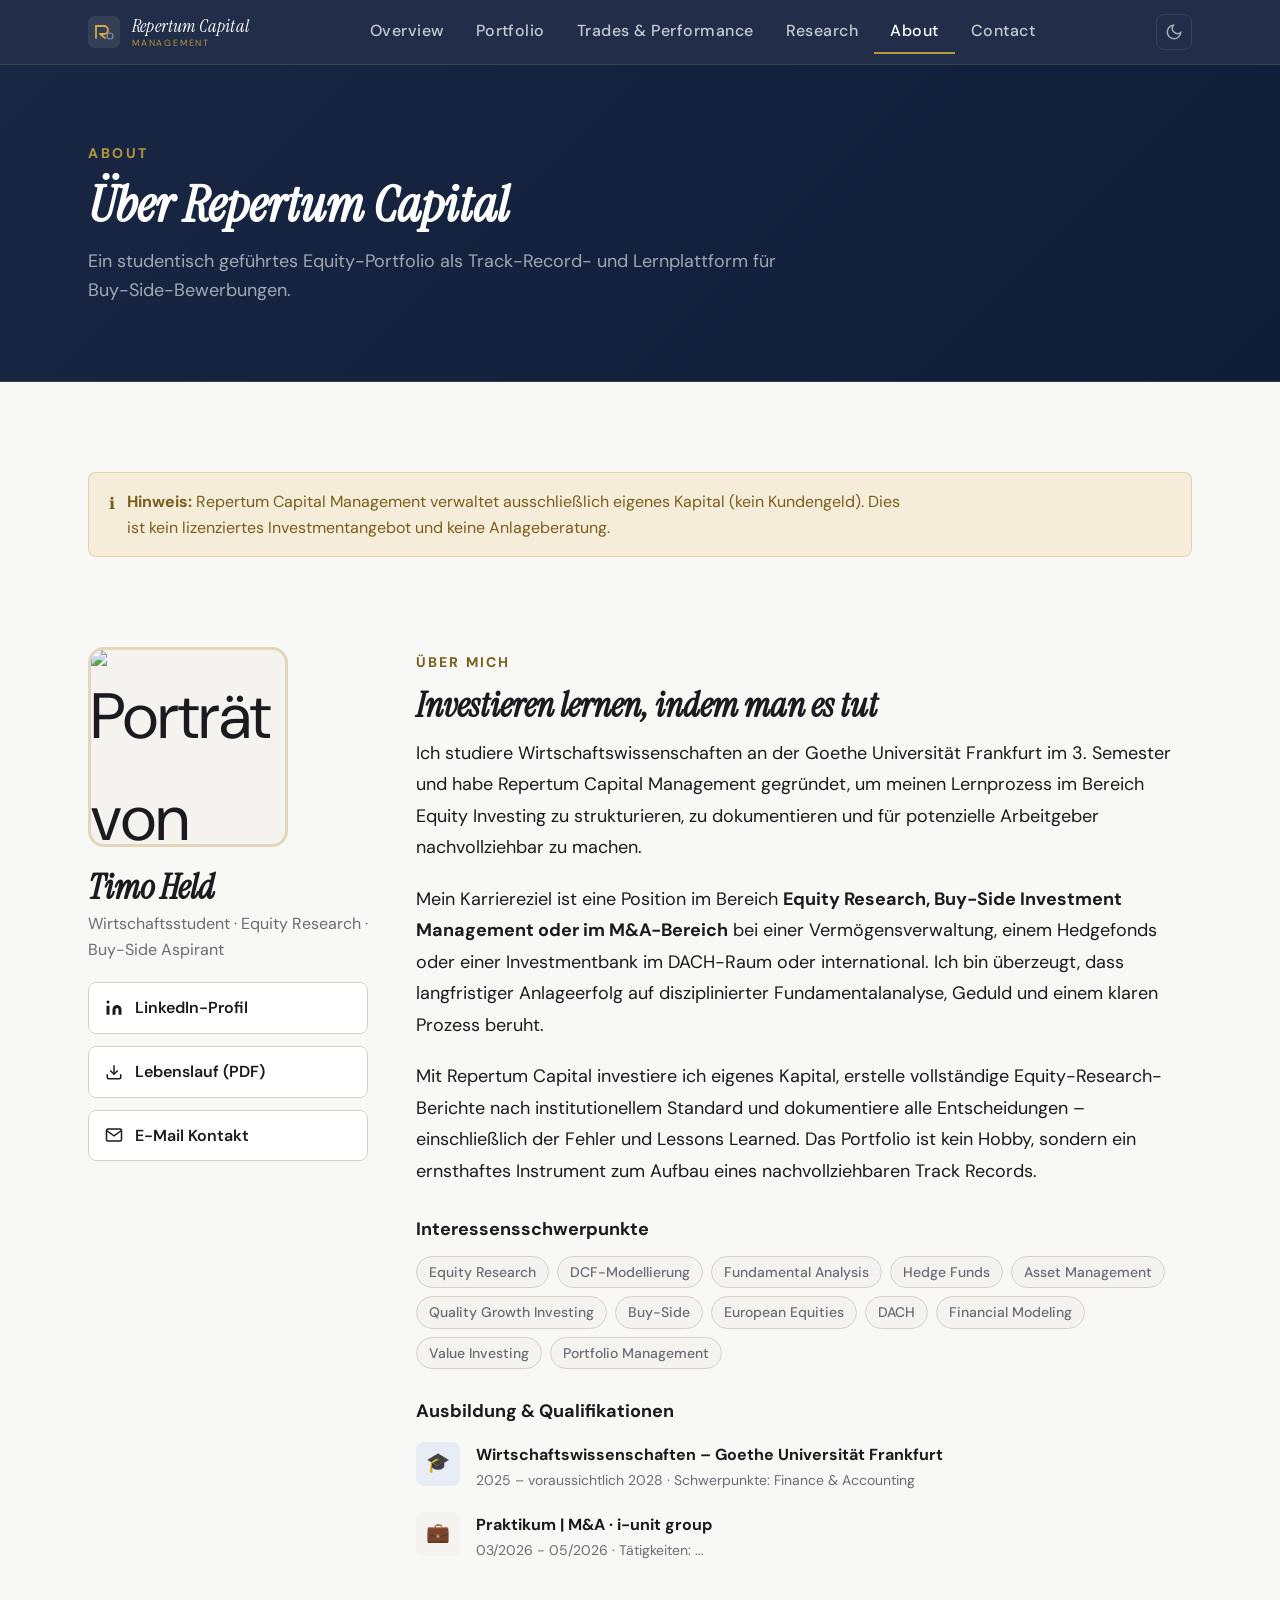
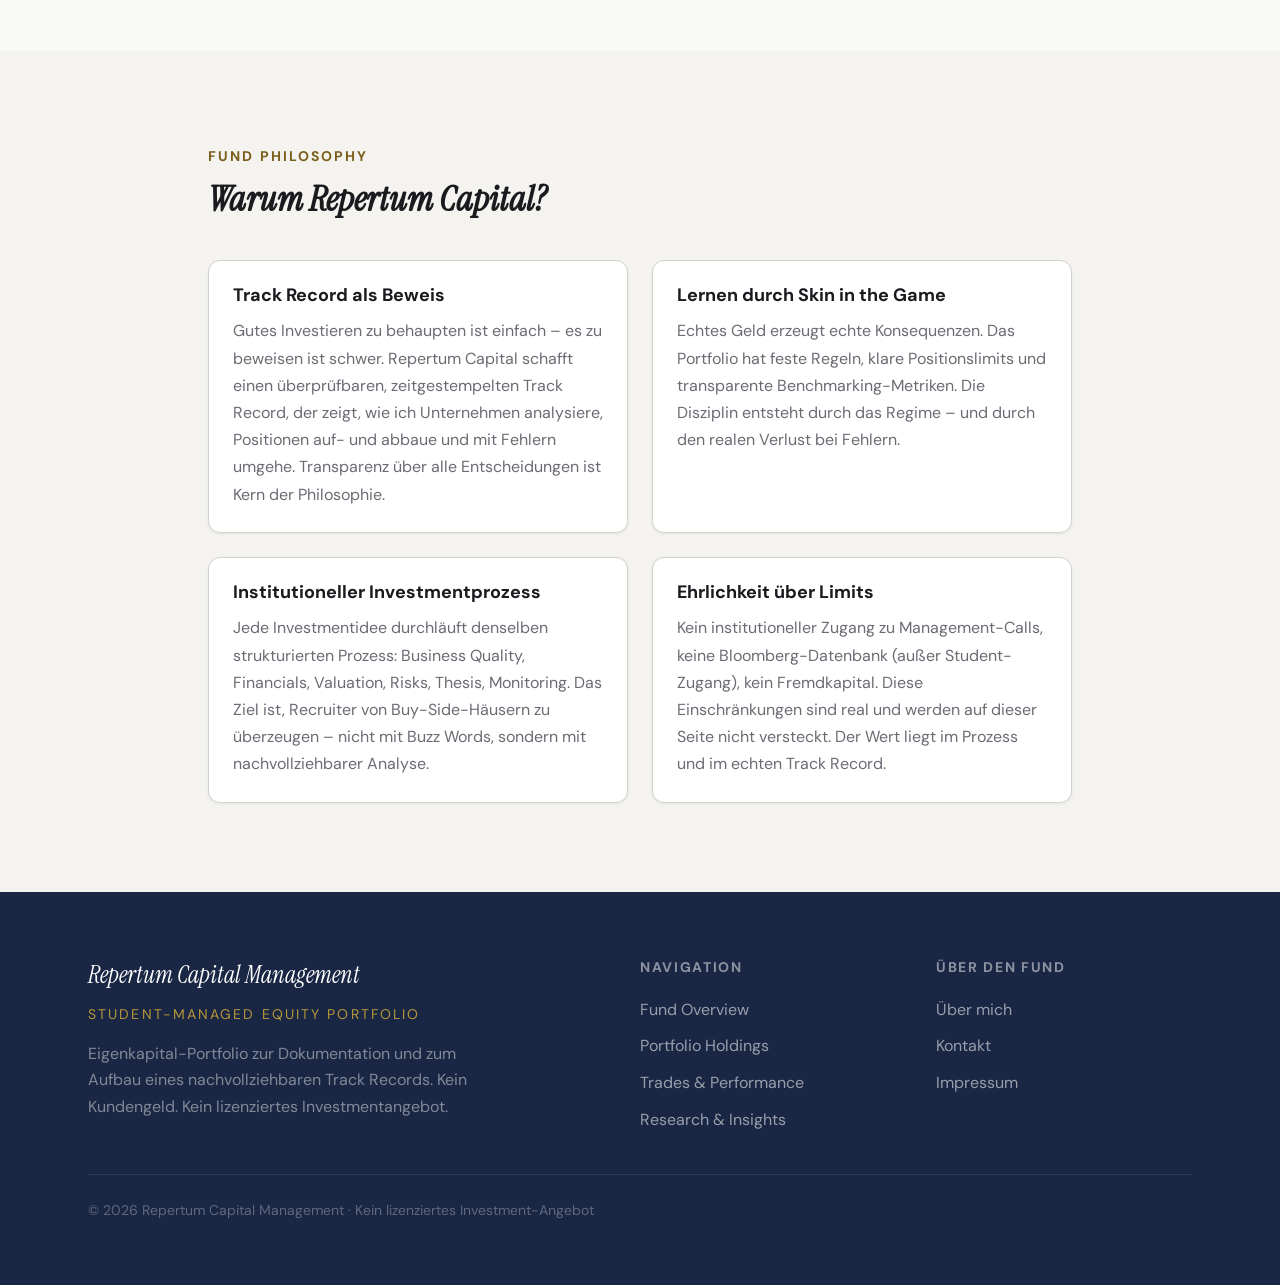
==== about.html @ c1832ffb "Add files via upload" ====
<!DOCTYPE html>
<html lang="de" data-theme="light">
<head>

<meta name="generator" content="Perplexity Computer">
<meta name="author" content="Perplexity Computer">
<meta property="og:see_also" content="https://www.perplexity.ai/computer">
<link rel="author" href="https://www.perplexity.ai/computer">
<meta charset="UTF-8">
<meta name="viewport" content="width=device-width, initial-scale=1.0">
<title>Über mich – Repertum Capital Management</title>
<meta name="description" content="Repertum Capital – Student-Managed Equity Portfolio. Finanzstudent, Equity-Research-Fokus, Buy-Side-Karriereziel, DACH-Region.">
<link rel="preconnect" href="https://fonts.googleapis.com">
<link rel="preconnect" href="https://fonts.gstatic.com" crossorigin>
<link href="https://fonts.googleapis.com/css2?family=Instrument+Serif:ital@0;1&family=DM+Sans:ital,opsz,wght@0,9..40,300..700;1,9..40,300..400&family=JetBrains+Mono:wght@400;600&display=swap" rel="stylesheet">
<link rel="stylesheet" href="style.css">
</head>
<body>

<!-- ══ NAVIGATION ══════════════════════════════════════════ -->
<nav class="nav" role="navigation">
  <div class="container">
    <div class="nav__inner">
      <a href="index.html" class="nav__logo">
        <svg width="32" height="32" viewBox="0 0 32 32" fill="none">
          <rect width="32" height="32" rx="6" fill="rgba(255,255,255,0.08)"/>
          <path d="M8 22V10h8a4 4 0 0 1 0 8h-4l5 4" stroke="#D4A847" stroke-width="1.8" stroke-linecap="round" stroke-linejoin="round" fill="none"/>
          <path d="M8 10h8" stroke="#D4A847" stroke-width="1.8" stroke-linecap="round" fill="none"/>
          <circle cx="22" cy="20" r="3" stroke="rgba(255,255,255,0.4)" stroke-width="1.2" fill="none"/>
        </svg>
        <span class="nav__logo-text">Repertum Capital<span class="nav__logo-sub">Management</span></span>
      </a>
      <ul class="nav__links" role="list">
        <li><a href="index.html">Overview</a></li>
        <li><a href="portfolio.html">Portfolio</a></li>
        <li><a href="trades.html">Trades &amp; Performance</a></li>
        <li><a href="research.html">Research</a></li>
        <li><a href="about.html">About</a></li>
        <li><a href="contact.html">Contact</a></li>
      </ul>
      <div class="nav__actions">
        <button class="theme-toggle" data-theme-toggle aria-label="Toggle theme"></button>
        <button class="nav__hamburger" aria-label="Menü öffnen" aria-expanded="false"><span></span><span></span><span></span></button>
      </div>
    </div>
  </div>
  <nav class="nav__mobile">
    <a href="index.html">Overview</a><a href="portfolio.html">Portfolio</a><a href="trades.html">Trades &amp; Performance</a><a href="research.html">Research</a><a href="about.html">About</a><a href="contact.html">Contact</a>
  </nav>
</nav>

<!-- ══ PAGE HERO ════════════════════════════════════════════ -->
<section class="page-hero">
  <div class="container">
    <p class="page-hero__eyebrow">About</p>
    <h1 class="page-hero__title">Über Repertum Capital</h1>
    <p class="page-hero__desc">Ein studentisch geführtes Equity-Portfolio als Track-Record- und Lernplattform für Buy-Side-Bewerbungen.</p>
  </div>
</section>

<main>

  <!-- Disclaimer -->
  <section class="section" style="padding-bottom:0;">
    <div class="container">
      <div class="disclaimer">
        <span class="disclaimer__icon">ℹ</span>
        <p><strong>Hinweis:</strong> Repertum Capital Management verwaltet ausschließlich eigenes Kapital (kein Kundengeld). Dies ist kein lizenziertes Investmentangebot und keine Anlageberatung.</p>
      </div>
    </div>
  </section>

  <!-- About Section -->
  <section class="section">
    <div class="container">
      <div class="about-grid">

        <!-- Sidebar -->
        <div>
          <div class="about-avatar">
            <img src="assets/profile/timo-held.PNG" alt="Porträt von Timo Held">
          </div>
          <!-- ⚠ NAME UND KONTAKT HIER ANPASSEN -->
          <h2 style="font-family:var(--font-display);font-style:italic;font-size:var(--text-xl);margin-bottom:var(--space-1);">Timo Held</h2>
          <p style="font-size:var(--text-sm);color:var(--color-text-muted);margin-bottom:var(--space-5);">Wirtschaftsstudent · Equity Research · Buy-Side Aspirant</p>

          <div class="about-links">
            <!-- ⚠ LINKEDIN URL HIER EINTRAGEN -->
            <a href="https://www.linkedin.com/in/timo-held-310971251" class="about-link" target="_blank" rel="noopener noreferrer">
              <svg width="18" height="18" viewBox="0 0 24 24" fill="currentColor" aria-hidden="true"><path d="M16 8a6 6 0 0 1 6 6v7h-4v-7a2 2 0 0 0-2-2 2 2 0 0 0-2 2v7h-4v-7a6 6 0 0 1 6-6zM2 9h4v12H2z"/><circle cx="4" cy="4" r="2"/></svg>
              LinkedIn-Profil
            </a>
            <!-- ⚠ CV-PDF DATEI HOCHLADEN UND LINK ANPASSEN -->
            <a href="assets/cv/CV_Timo_Held.pdf" class="about-link" download>
              <svg width="18" height="18" viewBox="0 0 24 24" fill="none" stroke="currentColor" stroke-width="2" aria-hidden="true"><path d="M21 15v4a2 2 0 0 1-2 2H5a2 2 0 0 1-2-2v-4"/><polyline points="7 10 12 15 17 10"/><line x1="12" y1="15" x2="12" y2="3"/></svg>
              Lebenslauf (PDF)
            </a>
            <a href="mailto:info@repertumcapital.com" class="about-link">
              <svg width="18" height="18" viewBox="0 0 24 24" fill="none" stroke="currentColor" stroke-width="2" aria-hidden="true"><path d="M4 4h16c1.1 0 2 .9 2 2v12c0 1.1-.9 2-2 2H4c-1.1 0-2-.9-2-2V6c0-1.1.9-2 2-2z"/><polyline points="22,6 12,13 2,6"/></svg>
              E-Mail Kontakt
            </a>
          </div>
        </div>

        <!-- Main Content -->
        <div>
          <span class="section-label">Über mich</span>
          <h2 class="section-title">Investieren lernen, indem man es tut</h2>

          <!-- ⚠ BIOGRAFISCHEN TEXT HIER ANPASSEN -->
          <div style="font-size:var(--text-base);line-height:1.75;color:var(--color-text);">
            <p style="margin-bottom:var(--space-5);">Ich studiere Wirtschaftswissenschaften an der Goethe Universität Frankfurt im 3. Semester und habe Repertum Capital Management gegründet, um meinen Lernprozess im Bereich Equity Investing zu strukturieren, zu dokumentieren und für potenzielle Arbeitgeber nachvollziehbar zu machen.</p>

            <p style="margin-bottom:var(--space-5);">Mein Karriereziel ist eine Position im Bereich <strong>Equity Research, Buy-Side Investment Management oder im M&amp;A-Bereich</strong> bei einer Vermögensverwaltung, einem Hedgefonds oder einer Investmentbank im DACH-Raum oder international. Ich bin überzeugt, dass langfristiger Anlageerfolg auf disziplinierter Fundamentalanalyse, Geduld und einem klaren Prozess beruht.</p>

            <p style="margin-bottom:var(--space-5);">Mit Repertum Capital investiere ich eigenes Kapital, erstelle vollständige Equity-Research-Berichte nach institutionellem Standard und dokumentiere alle Entscheidungen – einschließlich der Fehler und Lessons Learned. Das Portfolio ist kein Hobby, sondern ein ernsthaftes Instrument zum Aufbau eines nachvollziehbaren Track Records.</p>
          </div>

          <!-- Skills / Interessengebiete -->
          <div style="margin-top:var(--space-8);">
            <h3 style="font-size:var(--text-base);font-weight:700;margin-bottom:var(--space-4);">Interessensschwerpunkte</h3>
            <div class="tag-cloud">
              <span class="tag">Equity Research</span>
              <span class="tag">DCF-Modellierung</span>
              <span class="tag">Fundamental Analysis</span>
              <span class="tag">Hedge Funds</span>
              <span class="tag">Asset Management</span>
              <span class="tag">Quality Growth Investing</span>
              <span class="tag">Buy-Side</span>
              <span class="tag">European Equities</span>
              <span class="tag">DACH</span>
              <span class="tag">Financial Modeling</span>
              <span class="tag">Value Investing</span>
              <span class="tag">Portfolio Management</span>
            </div>
          </div>

          <!-- Education -->
          <div style="margin-top:var(--space-8);">
            <h3 style="font-size:var(--text-base);font-weight:700;margin-bottom:var(--space-5);">Ausbildung &amp; Qualifikationen</h3>
            <!-- ⚠ AUSBILDUNGSDETAILS HIER ANPASSEN -->
            <div style="display:flex;flex-direction:column;gap:var(--space-5);">
              <div style="display:grid;grid-template-columns:auto 1fr;gap:var(--space-4);align-items:start;">
                <div style="width:44px;height:44px;background:var(--color-primary-light);border-radius:var(--radius-md);display:flex;align-items:center;justify-content:center;font-size:1.2rem;flex-shrink:0;">🎓</div>
                <div>
                  <p style="font-weight:700;font-size:var(--text-sm);margin-bottom:2px;">Wirtschaftswissenschaften – Goethe Universität Frankfurt</p>
                  <p style="font-size:var(--text-xs);color:var(--color-text-muted);">2025 – voraussichtlich 2028 · Schwerpunkte: Finance & Accounting</p>
                </div>
              </div>
              <div style="display:grid;grid-template-columns:auto 1fr;gap:var(--space-4);align-items:start;">
                <div style="width:44px;height:44px;background:var(--color-surface-2);border-radius:var(--radius-md);display:flex;align-items:center;justify-content:center;font-size:1.2rem;flex-shrink:0;">💼</div>
                <div>
                  <p style="font-weight:700;font-size:var(--text-sm);margin-bottom:2px;">Praktikum | M&A · i-unit group</p>
                  <p style="font-size:var(--text-xs);color:var(--color-text-muted);">03/2026 - 05/2026 · Tätigkeiten: ...</p>
                </div>
              </div>
            </div>
          </div>
        </div>
      </div>
    </div>
  </section>

  <!-- ══ FUND PHILOSOPHY ══ -->
  <section class="section section--alt">
    <div class="container container--default">
      <div class="section-header">
        <span class="section-label">Fund Philosophy</span>
        <h2 class="section-title">Warum Repertum Capital?</h2>
      </div>

      <div class="grid-2">
        <div class="card">
          <h3 style="font-size:var(--text-base);font-weight:700;margin-bottom:var(--space-3);">Track Record als Beweis</h3>
          <p style="font-size:var(--text-sm);color:var(--color-text-muted);line-height:1.7;">Gutes Investieren zu behaupten ist einfach – es zu beweisen ist schwer. Repertum Capital schafft einen überprüfbaren, zeitgestempelten Track Record, der zeigt, wie ich Unternehmen analysiere, Positionen auf- und abbaue und mit Fehlern umgehe. Transparenz über alle Entscheidungen ist Kern der Philosophie.</p>
        </div>
        <div class="card">
          <h3 style="font-size:var(--text-base);font-weight:700;margin-bottom:var(--space-3);">Lernen durch Skin in the Game</h3>
          <p style="font-size:var(--text-sm);color:var(--color-text-muted);line-height:1.7;">Echtes Geld erzeugt echte Konsequenzen. Das Portfolio hat feste Regeln, klare Positionslimits und transparente Benchmarking-Metriken. Die Disziplin entsteht durch das Regime – und durch den realen Verlust bei Fehlern.</p>
        </div>
        <div class="card">
          <h3 style="font-size:var(--text-base);font-weight:700;margin-bottom:var(--space-3);">Institutioneller Investmentprozess</h3>
          <p style="font-size:var(--text-sm);color:var(--color-text-muted);line-height:1.7;">Jede Investmentidee durchläuft denselben strukturierten Prozess: Business Quality, Financials, Valuation, Risks, Thesis, Monitoring. Das Ziel ist, Recruiter von Buy-Side-Häusern zu überzeugen – nicht mit Buzz Words, sondern mit nachvollziehbarer Analyse.</p>
        </div>
        <div class="card">
          <h3 style="font-size:var(--text-base);font-weight:700;margin-bottom:var(--space-3);">Ehrlichkeit über Limits</h3>
          <p style="font-size:var(--text-sm);color:var(--color-text-muted);line-height:1.7;">Kein institutioneller Zugang zu Management-Calls, keine Bloomberg-Datenbank (außer Student-Zugang), kein Fremdkapital. Diese Einschränkungen sind real und werden auf dieser Seite nicht versteckt. Der Wert liegt im Prozess und im echten Track Record.</p>
        </div>
      </div>
    </div>
  </section>

</main>

<!-- ══ FOOTER ════════════════════════════════════════════════ -->
<footer class="footer">
  <div class="container">
    <div class="footer__grid">
      <div>
        <p class="footer__brand-name">Repertum Capital Management</p>
        <p class="footer__brand-tagline">Student-Managed Equity Portfolio</p>
        <p class="footer__brand-desc">Eigenkapital-Portfolio zur Dokumentation und zum Aufbau eines nachvollziehbaren Track Records. Kein Kundengeld. Kein lizenziertes Investmentangebot.</p>
      </div>
      <div>
        <p class="footer__col-title">Navigation</p>
        <ul class="footer__links">
          <li><a href="index.html">Fund Overview</a></li>
          <li><a href="portfolio.html">Portfolio Holdings</a></li>
          <li><a href="trades.html">Trades &amp; Performance</a></li>
          <li><a href="research.html">Research &amp; Insights</a></li>
        </ul>
      </div>
      <div>
        <p class="footer__col-title">Über den Fund</p>
        <ul class="footer__links">
          <li><a href="about.html">Über mich</a></li>
          <li><a href="contact.html">Kontakt</a></li>
          <li><a href="contact.html#impressum">Impressum</a></li>
        </ul>
      </div>
    </div>
    <div class="footer__bottom">
      <p class="footer__legal">© 2026 Repertum Capital Management · Kein lizenziertes Investment-Angebot</p>
    </div>
  </div>
</footer>

<script src="nav.js"></script>
</body>
</html>
---- style.css ----
:root {
  /* Type Scale */
  --text-xs:   clamp(0.75rem,  0.7rem  + 0.25vw, 0.875rem);
  --text-sm:   clamp(0.875rem, 0.8rem  + 0.35vw, 1rem);
  --text-base: clamp(1rem,     0.95rem + 0.25vw, 1.125rem);
  --text-lg:   clamp(1.125rem, 1rem    + 0.75vw, 1.5rem);
  --text-xl:   clamp(1.5rem,   1.2rem  + 1.25vw, 2.25rem);
  --text-2xl:  clamp(2rem,     1.2rem  + 2.5vw,  3.5rem);
  --text-3xl:  clamp(2.5rem,   1rem    + 4vw,    5rem);

  /* Spacing */
  --space-1:  0.25rem;
  --space-2:  0.5rem;
  --space-3:  0.75rem;
  --space-4:  1rem;
  --space-5:  1.25rem;
  --space-6:  1.5rem;
  --space-8:  2rem;
  --space-10: 2.5rem;
  --space-12: 3rem;
  --space-16: 4rem;
  --space-20: 5rem;
  --space-24: 6rem;
  --space-32: 8rem;

  /* Layout */
  --content-narrow: 640px;
  --content-default: 960px;
  --content-wide: 1200px;

  /* Radius */
  --radius-sm: 0.375rem;
  --radius-md: 0.5rem;
  --radius-lg: 0.75rem;
  --radius-xl: 1rem;
  --radius-full: 9999px;

  /* Transitions */
  --transition-interactive: 180ms cubic-bezier(0.16, 1, 0.3, 1);

  /* Fonts */
  --font-display: 'Instrument Serif', 'Georgia', serif;
  --font-body: 'DM Sans', 'Helvetica Neue', sans-serif;
  --font-mono: 'JetBrains Mono', 'Menlo', monospace;
}

/* LIGHT MODE */
:root, [data-theme="light"] {
  --color-bg:               #f8f8f6;
  --color-surface:          #ffffff;
  --color-surface-2:        #f4f3f0;
  --color-surface-offset:   #eeece8;
  --color-divider:          #e2e0db;
  --color-border:           #d5d2cc;

  --color-text:             #1a1a1f;
  --color-text-muted:       #6b6b74;
  --color-text-faint:       #b0adb8;
  --color-text-inverse:     #f8f8f6;

  /* Navy primary */
  --color-primary:          #1a2744;
  --color-primary-hover:    #0f1a30;
  --color-primary-active:   #0a1020;
  --color-primary-light:    #e8ecf4;

  /* Gold accent */
  --color-gold:             #b8963a;
  --color-gold-hover:       #9a7a28;
  --color-gold-light:       #f5edda;
  --color-gold-text:        #7a5e1a;

  /* Semantic */
  --color-success:          #2e7d32;
  --color-success-bg:       #e8f5e9;
  --color-error:            #c62828;
  --color-error-bg:         #fdecea;
  --color-warning:          #e65100;
  --color-warning-bg:       #fff3e0;

  --shadow-sm: 0 1px 3px rgba(26,39,68,0.08);
  --shadow-md: 0 4px 16px rgba(26,39,68,0.10);
  --shadow-lg: 0 12px 40px rgba(26,39,68,0.14);
}

/* DARK MODE */
[data-theme="dark"] {
  --color-bg:               #0d1117;
  --color-surface:          #161b22;
  --color-surface-2:        #1c2230;
  --color-surface-offset:   #1e2535;
  --color-divider:          #21293a;
  --color-border:           #2d3748;

  --color-text:             #e6e8ed;
  --color-text-muted:       #8892a4;
  --color-text-faint:       #4a5568;
  --color-text-inverse:     #0d1117;

  --color-primary:          #4a7fc1;
  --color-primary-hover:    #5a90d1;
  --color-primary-active:   #6aa0e0;
  --color-primary-light:    #1a2744;

  --color-gold:             #d4a847;
  --color-gold-hover:       #e0ba5c;
  --color-gold-light:       #2a2010;
  --color-gold-text:        #d4a847;

  --color-success:          #4caf50;
  --color-success-bg:       #0d2010;
  --color-error:            #ef5350;
  --color-error-bg:         #200d0d;
  --color-warning:          #ff9800;
  --color-warning-bg:       #1e1500;

  --shadow-sm: 0 1px 3px rgba(0,0,0,0.3);
  --shadow-md: 0 4px 16px rgba(0,0,0,0.4);
  --shadow-lg: 0 12px 40px rgba(0,0,0,0.5);
}

/* System dark mode fallback */
@media (prefers-color-scheme: dark) {
  :root:not([data-theme]) {
    --color-bg:               #0d1117;
    --color-surface:          #161b22;
    --color-surface-2:        #1c2230;
    --color-surface-offset:   #1e2535;
    --color-divider:          #21293a;
    --color-border:           #2d3748;
    --color-text:             #e6e8ed;
    --color-text-muted:       #8892a4;
    --color-text-faint:       #4a5568;
    --color-text-inverse:     #0d1117;
    --color-primary:          #4a7fc1;
    --color-primary-hover:    #5a90d1;
    --color-primary-active:   #6aa0e0;
    --color-primary-light:    #1a2744;
    --color-gold:             #d4a847;
    --color-gold-hover:       #e0ba5c;
    --color-gold-light:       #2a2010;
    --color-gold-text:        #d4a847;
    --color-success:          #4caf50;
    --color-success-bg:       #0d2010;
    --color-error:            #ef5350;
    --color-error-bg:         #200d0d;
    --color-warning:          #ff9800;
    --color-warning-bg:       #1e1500;
    --shadow-sm: 0 1px 3px rgba(0,0,0,0.3);
    --shadow-md: 0 4px 16px rgba(0,0,0,0.4);
    --shadow-lg: 0 12px 40px rgba(0,0,0,0.5);
  }
}

/* ─── BASE RESET ─────────────────────────────────────────── */
*, *::before, *::after { box-sizing: border-box; margin: 0; padding: 0; }

html {
  -webkit-font-smoothing: antialiased;
  -moz-osx-font-smoothing: grayscale;
  text-rendering: optimizeLegibility;
  scroll-behavior: smooth;
  scroll-padding-top: var(--space-20);
}

body {
  min-height: 100dvh;
  line-height: 1.6;
  font-family: var(--font-body);
  font-size: var(--text-base);
  color: var(--color-text);
  background-color: var(--color-bg);
  transition: background-color 0.25s ease, color 0.25s ease;
}

img, picture, video, canvas, svg { display: block; max-width: 100%; height: auto; }
ul[role="list"], ol[role="list"] { list-style: none; }
input, button, textarea, select { font: inherit; color: inherit; }
h1, h2, h3, h4, h5, h6 { text-wrap: balance; line-height: 1.15; }
p, li, figcaption { text-wrap: pretty; max-width: 72ch; }
table { border-collapse: collapse; width: 100%; }
button { cursor: pointer; background: none; border: none; }

::selection {
  background: rgba(184,150,58,0.2);
  color: var(--color-text);
}

:focus-visible {
  outline: 2px solid var(--color-gold);
  outline-offset: 3px;
  border-radius: var(--radius-sm);
}

a, button, [role="button"] {
  transition: color var(--transition-interactive),
              background var(--transition-interactive),
              border-color var(--transition-interactive),
              box-shadow var(--transition-interactive),
              opacity var(--transition-interactive);
}

.sr-only {
  position: absolute; width: 1px; height: 1px; padding: 0; margin: -1px;
  overflow: hidden; clip: rect(0,0,0,0); white-space: nowrap; border-width: 0;
}

/* ─── LAYOUT UTILITIES ───────────────────────────────────── */
.container {
  width: 100%;
  max-width: var(--content-wide);
  margin-inline: auto;
  padding-inline: clamp(var(--space-4), 4vw, var(--space-12));
}
.container--narrow { max-width: var(--content-narrow); }
.container--default { max-width: var(--content-default); }

/* ─── NAVIGATION ─────────────────────────────────────────── */
.nav {
  position: sticky;
  top: 0;
  z-index: 100;
  background: rgba(26, 39, 68, 0.97);
  backdrop-filter: blur(16px);
  -webkit-backdrop-filter: blur(16px);
  border-bottom: 1px solid rgba(212,168,71,0.15);
  transition: box-shadow 0.3s ease;
}
.nav--scrolled { box-shadow: var(--shadow-lg); }

.nav__inner {
  display: flex;
  align-items: center;
  justify-content: space-between;
  gap: var(--space-6);
  height: 64px;
}

.nav__logo {
  display: flex;
  align-items: center;
  gap: var(--space-3);
  text-decoration: none;
  flex-shrink: 0;
}
.nav__logo-text {
  font-family: var(--font-display);
  font-size: var(--text-base);
  font-style: italic;
  color: #ffffff;
  letter-spacing: 0.01em;
  line-height: 1.2;
}
.nav__logo-sub {
  display: block;
  font-family: var(--font-body);
  font-style: normal;
  font-size: 9px;
  letter-spacing: 0.2em;
  text-transform: uppercase;
  color: var(--color-gold);
  line-height: 1;
  margin-top: 2px;
}

.nav__links {
  display: flex;
  list-style: none;
  gap: 0;
  margin: 0;
}
.nav__links a {
  display: block;
  padding: var(--space-2) var(--space-4);
  font-size: var(--text-sm);
  font-weight: 500;
  letter-spacing: 0.03em;
  color: rgba(255,255,255,0.75);
  text-decoration: none;
  border-bottom: 2px solid transparent;
  transition: color 0.18s, border-color 0.18s;
}
.nav__links a:hover,
.nav__links a.active {
  color: #ffffff;
  border-bottom-color: var(--color-gold);
}

.nav__actions {
  display: flex;
  align-items: center;
  gap: var(--space-3);
}

.theme-toggle {
  width: 36px; height: 36px;
  border-radius: var(--radius-md);
  display: flex; align-items: center; justify-content: center;
  color: rgba(255,255,255,0.6);
  border: 1px solid rgba(255,255,255,0.1);
}
.theme-toggle:hover { color: #fff; border-color: rgba(255,255,255,0.3); }

/* Mobile hamburger */
.nav__hamburger {
  display: none;
  flex-direction: column;
  gap: 5px;
  width: 32px;
  height: 32px;
  align-items: center;
  justify-content: center;
  color: #fff;
}
.nav__hamburger span {
  display: block;
  height: 1.5px;
  width: 22px;
  background: currentColor;
  transition: transform 0.25s, opacity 0.25s;
  transform-origin: center;
}
.nav__hamburger.open span:nth-child(1) { transform: translateY(6.5px) rotate(45deg); }
.nav__hamburger.open span:nth-child(2) { opacity: 0; }
.nav__hamburger.open span:nth-child(3) { transform: translateY(-6.5px) rotate(-45deg); }

/* Mobile menu */
.nav__mobile {
  display: none;
  flex-direction: column;
  background: rgba(26,39,68,0.98);
  border-top: 1px solid rgba(255,255,255,0.08);
  padding: var(--space-4) 0;
}
.nav__mobile.open { display: flex; }
.nav__mobile a {
  padding: var(--space-3) var(--space-6);
  font-size: var(--text-base);
  font-weight: 500;
  color: rgba(255,255,255,0.8);
  text-decoration: none;
  border-left: 3px solid transparent;
  transition: color 0.18s, border-color 0.18s, background 0.18s;
}
.nav__mobile a:hover,
.nav__mobile a.active {
  color: #fff;
  border-left-color: var(--color-gold);
  background: rgba(255,255,255,0.04);
}

@media (max-width: 768px) {
  .nav__links { display: none; }
  .nav__hamburger { display: flex; }
}

/* ─── BUTTONS ────────────────────────────────────────────── */
.btn {
  display: inline-flex;
  align-items: center;
  gap: var(--space-2);
  padding: var(--space-3) var(--space-6);
  border-radius: var(--radius-md);
  font-size: var(--text-sm);
  font-weight: 600;
  letter-spacing: 0.03em;
  text-decoration: none;
  cursor: pointer;
  white-space: nowrap;
  transition: all var(--transition-interactive);
}
.btn--primary {
  background: var(--color-gold);
  color: #1a1200;
  border: 1.5px solid transparent;
}
.btn--primary:hover {
  background: var(--color-gold-hover);
  box-shadow: 0 4px 20px rgba(184,150,58,0.35);
  transform: translateY(-1px);
}
.btn--outline {
  background: transparent;
  color: #ffffff;
  border: 1.5px solid rgba(255,255,255,0.35);
}
.btn--outline:hover {
  border-color: var(--color-gold);
  color: var(--color-gold);
}
.btn--outline-dark {
  background: transparent;
  color: var(--color-primary);
  border: 1.5px solid var(--color-border);
}
.btn--outline-dark:hover {
  border-color: var(--color-gold);
  color: var(--color-gold-text);
}
.btn--sm {
  padding: var(--space-2) var(--space-4);
  font-size: var(--text-xs);
}

/* ─── BADGES / TAGS ──────────────────────────────────────── */
.badge {
  display: inline-flex;
  align-items: center;
  padding: 3px var(--space-3);
  border-radius: var(--radius-full);
  font-size: var(--text-xs);
  font-weight: 600;
  letter-spacing: 0.05em;
  text-transform: uppercase;
  white-space: nowrap;
}
.badge--navy { background: var(--color-primary-light); color: var(--color-primary); }
.badge--gold { background: var(--color-gold-light); color: var(--color-gold-text); }
.badge--green { background: var(--color-success-bg); color: var(--color-success); }
.badge--red { background: var(--color-error-bg); color: var(--color-error); }
.badge--gray { background: var(--color-surface-2); color: var(--color-text-muted); }

[data-theme="dark"] .badge--navy { background: rgba(74,127,193,0.15); color: #7aabdf; }
[data-theme="dark"] .badge--gold { background: rgba(212,168,71,0.15); color: #d4a847; }

/* ─── CARDS ──────────────────────────────────────────────── */
.card {
  background: var(--color-surface);
  border: 1px solid var(--color-border);
  border-radius: var(--radius-lg);
  padding: var(--space-6);
  box-shadow: var(--shadow-sm);
  transition: box-shadow var(--transition-interactive);
}
.card:hover { box-shadow: var(--shadow-md); }

/* ─── KPI CARDS ──────────────────────────────────────────── */
.kpi-grid {
  display: grid;
  grid-template-columns: repeat(auto-fit, minmax(180px, 1fr));
  gap: var(--space-4);
}
.kpi-card {
  background: var(--color-surface);
  border: 1px solid var(--color-border);
  border-radius: var(--radius-lg);
  padding: var(--space-5) var(--space-6);
  position: relative;
  overflow: hidden;
  transition: box-shadow var(--transition-interactive), transform var(--transition-interactive);
}
.kpi-card:hover { box-shadow: var(--shadow-md); transform: translateY(-1px); }
.kpi-card::before {
  content: '';
  position: absolute;
  left: 0; top: 0; bottom: 0;
  width: 3px;
  background: var(--color-gold);
  border-radius: 3px 0 0 3px;
}
.kpi-card__label {
  font-size: var(--text-xs);
  font-weight: 600;
  letter-spacing: 0.1em;
  text-transform: uppercase;
  color: var(--color-text-muted);
  margin-bottom: var(--space-2);
}
.kpi-card__value {
  font-family: var(--font-display);
  font-size: var(--text-xl);
  font-weight: 400;
  color: var(--color-text);
  line-height: 1.1;
  font-variant-numeric: tabular-nums lining-nums;
}
.kpi-card__delta {
  font-size: var(--text-xs);
  font-weight: 600;
  margin-top: var(--space-1);
}
.kpi-card__delta--positive { color: var(--color-success); }
.kpi-card__delta--negative { color: var(--color-error); }
.kpi-card__delta--neutral { color: var(--color-text-muted); }
.kpi-card__note {
  font-size: var(--text-xs);
  color: var(--color-text-faint);
  margin-top: var(--space-1);
}

/* ─── TABLES ─────────────────────────────────────────────── */
.table-wrapper {
  overflow-x: auto;
  border: 1px solid var(--color-border);
  border-radius: var(--radius-lg);
  box-shadow: var(--shadow-sm);
  -webkit-overflow-scrolling: touch;
}
.data-table {
  width: 100%;
  border-collapse: collapse;
  font-size: var(--text-sm);
  background: var(--color-surface);
}
.data-table thead th {
  background: var(--color-surface-2);
  padding: var(--space-3) var(--space-4);
  text-align: left;
  font-size: var(--text-xs);
  font-weight: 700;
  letter-spacing: 0.08em;
  text-transform: uppercase;
  color: var(--color-text-muted);
  border-bottom: 1px solid var(--color-border);
  white-space: nowrap;
  cursor: pointer;
  user-select: none;
}
.data-table thead th:hover { color: var(--color-text); }
.data-table thead th.sorted { color: var(--color-gold-text); }
[data-theme="dark"] .data-table thead th.sorted { color: var(--color-gold); }
.data-table thead th .sort-icon {
  display: inline-block;
  margin-left: 4px;
  opacity: 0.3;
  font-size: 10px;
  vertical-align: middle;
}
.data-table thead th.sorted .sort-icon { opacity: 1; }

.data-table tbody tr {
  border-bottom: 1px solid var(--color-divider);
  transition: background var(--transition-interactive);
}
.data-table tbody tr:last-child { border-bottom: none; }
.data-table tbody tr:hover { background: var(--color-surface-2); }
.data-table td {
  padding: var(--space-3) var(--space-4);
  color: var(--color-text);
  white-space: nowrap;
  vertical-align: middle;
}
.data-table td.right { text-align: right; font-variant-numeric: tabular-nums lining-nums; }
.data-table td.mono { font-family: var(--font-mono); font-size: 0.8em; }
.data-table .positive { color: var(--color-success); font-weight: 600; }
.data-table .negative { color: var(--color-error); font-weight: 600; }
.data-table .ticker {
  font-family: var(--font-mono);
  font-size: var(--text-xs);
  font-weight: 700;
  letter-spacing: 0.05em;
  background: var(--color-surface-2);
  padding: 2px 8px;
  border-radius: var(--radius-sm);
  border: 1px solid var(--color-border);
  color: var(--color-primary);
}
[data-theme="dark"] .data-table .ticker { color: #7aabdf; }

/* ─── GOOGLE SHEETS EMBED PLACEHOLDER ───────────────────── */
.gsheet-placeholder {
  background: var(--color-surface-2);
  border: 2px dashed var(--color-gold);
  border-radius: var(--radius-lg);
  padding: var(--space-10) var(--space-8);
  text-align: center;
  color: var(--color-text-muted);
}
.gsheet-placeholder__icon {
  font-size: 2rem;
  margin-bottom: var(--space-3);
  opacity: 0.5;
}
.gsheet-placeholder__title {
  font-size: var(--text-base);
  font-weight: 700;
  color: var(--color-text);
  margin-bottom: var(--space-2);
}
.gsheet-placeholder__desc {
  font-size: var(--text-sm);
  color: var(--color-text-muted);
  max-width: 50ch;
  margin: 0 auto var(--space-4);
}
.gsheet-placeholder code {
  display: block;
  background: var(--color-surface);
  border: 1px solid var(--color-border);
  border-radius: var(--radius-md);
  padding: var(--space-3) var(--space-4);
  font-family: var(--font-mono);
  font-size: var(--text-xs);
  color: var(--color-gold-text);
  text-align: left;
  margin-top: var(--space-3);
  overflow-x: auto;
  white-space: pre;
}
[data-theme="dark"] .gsheet-placeholder code { color: var(--color-gold); }

/* ─── CHART CONTAINERS ───────────────────────────────────── */
.chart-wrapper {
  position: relative;
  background: var(--color-surface);
  border: 1px solid var(--color-border);
  border-radius: var(--radius-lg);
  padding: var(--space-6);
  box-shadow: var(--shadow-sm);
}
.chart-title {
  font-size: var(--text-sm);
  font-weight: 700;
  letter-spacing: 0.06em;
  text-transform: uppercase;
  color: var(--color-text-muted);
  margin-bottom: var(--space-4);
}
.chart-canvas-wrap {
  position: relative;
  height: 240px;
}

/* ─── SECTION STRUCTURE ──────────────────────────────────── */
.section {
  padding-block: clamp(var(--space-12), 7vw, var(--space-24));
}
.section--alt { background: var(--color-surface-2); }
.section--hero {
  background: linear-gradient(135deg, var(--color-primary) 0%, #0f1c38 60%, #0a1020 100%);
  position: relative;
  overflow: hidden;
}

.section-header {
  margin-bottom: var(--space-10);
}
.section-label {
  display: inline-block;
  font-size: var(--text-xs);
  font-weight: 700;
  letter-spacing: 0.15em;
  text-transform: uppercase;
  color: var(--color-gold-text);
  margin-bottom: var(--space-3);
}
[data-theme="dark"] .section-label { color: var(--color-gold); }
.section-title {
  font-family: var(--font-display);
  font-size: var(--text-xl);
  font-style: italic;
  color: var(--color-text);
  margin-bottom: var(--space-3);
}
.section-desc {
  font-size: var(--text-base);
  color: var(--color-text-muted);
  max-width: 60ch;
}

/* ─── HERO ───────────────────────────────────────────────── */
.hero {
  padding: clamp(var(--space-16), 12vw, var(--space-32)) 0 clamp(var(--space-12), 8vw, var(--space-20));
  position: relative;
}
.hero::before {
  content: '';
  position: absolute;
  inset: 0;
  background: radial-gradient(ellipse 60% 40% at 80% 50%, rgba(184,150,58,0.08) 0%, transparent 70%);
  pointer-events: none;
}
.hero-eyebrow {
  font-size: var(--text-xs);
  font-weight: 700;
  letter-spacing: 0.2em;
  text-transform: uppercase;
  color: var(--color-gold);
  margin-bottom: var(--space-4);
  display: flex;
  align-items: center;
  gap: var(--space-3);
}
.hero-eyebrow::before {
  content: '';
  display: block;
  width: 28px;
  height: 1.5px;
  background: var(--color-gold);
  flex-shrink: 0;
}
.hero-title,
.hero__title {
  font-family: var(--font-display);
  font-size: var(--text-2xl);
  font-style: italic;
  font-weight: 400;
  color: #ffffff;
  line-height: 1.05;
  margin-bottom: var(--space-4);
  letter-spacing: -0.01em;
}

.hero-tagline,
.hero__tagline {
  font-size: var(--text-base);
  color: rgba(255,255,255,0.6);
  font-weight: 400;
  letter-spacing: 0;
  margin-bottom: var(--space-8);
  max-width: 60ch;
}
.hero__actions {
  display: flex;
  gap: var(--space-4);
  flex-wrap: wrap;
  align-items: center;
}
.hero__divider {
  width: 48px;
  height: 2px;
  background: linear-gradient(90deg, var(--color-gold), transparent);
  margin-bottom: var(--space-8);
}
.hero__desc {
  max-width: 65ch;
  color: rgba(255,255,255,0.6);
  font-size: var(--text-base);
  line-height: 1.75;
}
.hero__paper-badge {
  display: inline-flex;
  align-items: center;
  gap: var(--space-2);
  padding: var(--space-2) var(--space-4);
  background: rgba(255,255,255,0.06);
  border: 1px solid rgba(255,255,255,0.12);
  border-radius: var(--radius-full);
  font-size: var(--text-xs);
  color: #ffffff;
  letter-spacing: 0.06em;
  margin-bottom: var(--space-6);
}
.hero__paper-badge::before {
  content: '⚠';
  font-size: 10px;
}

/* Hero grid layout */
.hero-grid {
  display: grid;
  grid-template-columns: 1fr 420px;
  gap: var(--space-12);
  align-items: start;
}
@media (max-width: 900px) {
  .hero-grid { grid-template-columns: 1fr; }
}

/* ─── FUND OVERVIEW GRID ─────────────────────────────────── */
.overview-card {
  background: rgba(255,255,255,0.04);
  border: 1px solid rgba(255,255,255,0.1);
  border-radius: var(--radius-xl);
  padding: var(--space-6);
  backdrop-filter: blur(8px);
}
.overview-card__header {
  font-size: var(--text-xs);
  font-weight: 700;
  letter-spacing: 0.1em;
  text-transform: uppercase;
  color: var(--color-gold);
  margin-bottom: var(--space-5);
  padding-bottom: var(--space-3);
  border-bottom: 1px solid rgba(184,150,58,0.2);
}
.overview-stat {
  display: flex;
  justify-content: space-between;
  align-items: baseline;
  padding: var(--space-2) 0;
  border-bottom: 1px solid rgba(255,255,255,0.05);
}
.overview-stat:last-child { border-bottom: none; }
.overview-stat__label {
  font-size: var(--text-xs);
  color: rgba(255,255,255,0.5);
  font-weight: 500;
}
.overview-stat__value {
  font-family: var(--font-mono);
  font-size: var(--text-sm);
  color: #fff;
  font-variant-numeric: tabular-nums;
  font-weight: 600;
}
.overview-stat__value.positive { color: #81c784; }
.overview-stat__value.negative { color: #e57373; }

/* ─── STRATEGY PILLARS ───────────────────────────────────── */
.pillars-grid {
  display: grid;
  grid-template-columns: repeat(auto-fit, minmax(260px, 1fr));
  gap: var(--space-5);
}
.pillar-card {
  background: var(--color-surface);
  border: 1px solid var(--color-border);
  border-radius: var(--radius-lg);
  padding: var(--space-6);
  transition: box-shadow var(--transition-interactive), transform var(--transition-interactive);
}
.pillar-card:hover { box-shadow: var(--shadow-md); transform: translateY(-2px); }
.pillar-card__num {
  font-family: var(--font-display);
  font-size: var(--text-xl);
  font-style: italic;
  color: var(--color-gold);
  line-height: 1;
  margin-bottom: var(--space-3);
  opacity: 0.6;
}
.pillar-card__title {
  font-size: var(--text-base);
  font-weight: 700;
  color: var(--color-text);
  margin-bottom: var(--space-2);
}
.pillar-card__desc {
  font-size: var(--text-sm);
  color: var(--color-text-muted);
  line-height: 1.65;
}

/* ─── PAGE HERO (inner pages) ────────────────────────────── */
.page-hero {
  background: linear-gradient(135deg, var(--color-primary) 0%, #0f1c38 100%);
  padding: clamp(var(--space-10), 6vw, var(--space-20)) 0;
  border-bottom: 1px solid rgba(184,150,58,0.2);
}
.page-hero__eyebrow {
  font-size: var(--text-xs);
  font-weight: 700;
  letter-spacing: 0.18em;
  text-transform: uppercase;
  color: var(--color-gold);
  margin-bottom: var(--space-3);
}
.page-hero__title {
  font-family: var(--font-display);
  font-size: var(--text-2xl);
  font-style: italic;
  color: #ffffff;
  margin-bottom: var(--space-3);
}
.page-hero__desc {
  color: rgba(255,255,255,0.6);
  font-size: var(--text-base);
  max-width: 60ch;
}

/* ─── DISCLAIMER BANNER ──────────────────────────────────── */
.disclaimer {
  background: var(--color-gold-light);
  border: 1px solid rgba(184,150,58,0.3);
  border-radius: var(--radius-md);
  padding: var(--space-4) var(--space-5);
  display: flex;
  gap: var(--space-3);
  align-items: flex-start;
  font-size: var(--text-sm);
  color: var(--color-gold-text);
}
[data-theme="dark"] .disclaimer { background: rgba(212,168,71,0.08); color: #d4a847; }
.disclaimer__icon { font-size: 1rem; flex-shrink: 0; margin-top: 2px; }
.disclaimer strong { font-weight: 700; }

/* ─── METRIC DEFINITION CARDS ────────────────────────────── */
.metric-defs-grid {
  display: grid;
  grid-template-columns: repeat(auto-fill, minmax(220px, 1fr));
  gap: var(--space-4);
}
.metric-def {
  background: var(--color-surface);
  border: 1px solid var(--color-border);
  border-radius: var(--radius-lg);
  padding: var(--space-5);
  border-top: 3px solid var(--color-gold);
  transition: box-shadow var(--transition-interactive);
}
.metric-def:hover { box-shadow: var(--shadow-md); }
.metric-def__name {
  font-size: var(--text-sm);
  font-weight: 700;
  color: var(--color-text);
  margin-bottom: var(--space-2);
}
.metric-def__value {
  font-family: var(--font-display);
  font-size: var(--text-xl);
  font-style: italic;
  color: var(--color-gold-text);
  margin-bottom: var(--space-3);
  font-variant-numeric: tabular-nums;
}
[data-theme="dark"] .metric-def__value { color: var(--color-gold); }
.metric-def__desc {
  font-size: var(--text-xs);
  color: var(--color-text-muted);
  line-height: 1.6;
}

/* ─── BLOG / RESEARCH ────────────────────────────────────── */
.articles-grid {
  display: grid;
  grid-template-columns: repeat(auto-fill, minmax(300px, 1fr));
  gap: var(--space-6);
}
.article-card {
  background: var(--color-surface);
  border: 1px solid var(--color-border);
  border-radius: var(--radius-lg);
  overflow: hidden;
  text-decoration: none;
  color: inherit;
  display: flex;
  flex-direction: column;
  transition: box-shadow var(--transition-interactive), transform var(--transition-interactive);
}
.article-card:hover { box-shadow: var(--shadow-md); transform: translateY(-3px); }
.article-card__img {
  height: 180px;
  background: linear-gradient(135deg, var(--color-primary) 0%, #0f1c38 100%);
  display: flex;
  align-items: center;
  justify-content: center;
  font-size: 2.5rem;
  position: relative;
  overflow: hidden;
}
.article-card__img-label {
  position: absolute;
  bottom: var(--space-3);
  left: var(--space-3);
  font-size: var(--text-xs);
  font-weight: 700;
  letter-spacing: 0.12em;
  text-transform: uppercase;
  color: var(--color-gold);
}
.article-card__body {
  padding: var(--space-5);
  flex: 1;
  display: flex;
  flex-direction: column;
}
.article-card__tags {
  display: flex;
  flex-wrap: wrap;
  gap: var(--space-2);
  margin-bottom: var(--space-3);
}
.article-card__title {
  font-size: var(--text-base);
  font-weight: 700;
  color: var(--color-text);
  margin-bottom: var(--space-2);
  line-height: 1.35;
}
.article-card:hover .article-card__title { color: var(--color-primary); }
[data-theme="dark"] .article-card:hover .article-card__title { color: #7aabdf; }
.article-card__excerpt {
  font-size: var(--text-sm);
  color: var(--color-text-muted);
  flex: 1;
  line-height: 1.6;
}
.article-card__meta {
  margin-top: var(--space-4);
  padding-top: var(--space-3);
  border-top: 1px solid var(--color-divider);
  display: flex;
  justify-content: space-between;
  align-items: center;
  font-size: var(--text-xs);
  color: var(--color-text-faint);
}
.article-card__read-more {
  font-size: var(--text-xs);
  font-weight: 600;
  color: var(--color-gold-text);
  letter-spacing: 0.04em;
  display: flex;
  align-items: center;
  gap: 4px;
}
[data-theme="dark"] .article-card__read-more { color: var(--color-gold); }

/* ─── ARTICLE (SINGLE POST) ──────────────────────────────── */
.article-body {
  max-width: 70ch;
  margin-inline: auto;
  font-size: var(--text-base);
  line-height: 1.75;
  color: var(--color-text);
}
.article-body h2 {
  font-family: var(--font-display);
  font-size: var(--text-xl);
  font-style: italic;
  color: var(--color-text);
  margin-top: var(--space-10);
  margin-bottom: var(--space-4);
}
.article-body h3 {
  font-size: var(--text-lg);
  font-weight: 700;
  color: var(--color-text);
  margin-top: var(--space-8);
  margin-bottom: var(--space-3);
}
.article-body p { margin-bottom: var(--space-5); }
.article-body ul, .article-body ol {
  padding-left: var(--space-6);
  margin-bottom: var(--space-5);
}
.article-body li { margin-bottom: var(--space-2); }
.article-body blockquote {
  border-left: 3px solid var(--color-gold);
  padding-left: var(--space-6);
  padding-block: var(--space-2);
  margin-block: var(--space-8);
  font-family: var(--font-display);
  font-style: italic;
  font-size: var(--text-lg);
  color: var(--color-text-muted);
}
.article-body strong { font-weight: 700; color: var(--color-text); }
.article-body a { color: var(--color-gold-text); text-decoration: underline; }
[data-theme="dark"] .article-body a { color: var(--color-gold); }

/* Article header meta */
.article-header-meta {
  display: flex;
  flex-wrap: wrap;
  gap: var(--space-4);
  align-items: center;
  font-size: var(--text-xs);
  color: rgba(255,255,255,0.5);
  margin-bottom: var(--space-6);
}
.article-header-meta span { display: flex; align-items: center; gap: var(--space-1); }

/* ─── ABOUT PAGE ─────────────────────────────────────────── */
.about-grid {
  display: grid;
  grid-template-columns: 280px 1fr;
  gap: var(--space-12);
  align-items: start;
}
@media (max-width: 768px) {
  .about-grid { grid-template-columns: 1fr; }
}
.about-avatar {
  width: 200px;
  height: 200px;
  border-radius: var(--radius-xl);
  background: linear-gradient(135deg, var(--color-primary), #0f1c38);
  display: flex;
  align-items: center;
  justify-content: center;
  font-size: 4rem;
  border: 3px solid rgba(184,150,58,0.3);
  margin-bottom: var(--space-5);
}
.about-links {
  display: flex;
  flex-direction: column;
  gap: var(--space-3);
}
.about-link {
  display: flex;
  align-items: center;
  gap: var(--space-3);
  padding: var(--space-3) var(--space-4);
  background: var(--color-surface);
  border: 1px solid var(--color-border);
  border-radius: var(--radius-md);
  font-size: var(--text-sm);
  font-weight: 600;
  color: var(--color-text);
  text-decoration: none;
  transition: border-color var(--transition-interactive), color var(--transition-interactive);
}
.about-link:hover { border-color: var(--color-gold); color: var(--color-gold-text); }
[data-theme="dark"] .about-link:hover { color: var(--color-gold); }

/* Skills / Interests Tags */
.tag-cloud { display: flex; flex-wrap: wrap; gap: var(--space-2); }
.tag {
  padding: var(--space-1) var(--space-3);
  background: var(--color-surface-2);
  border: 1px solid var(--color-border);
  border-radius: var(--radius-full);
  font-size: var(--text-xs);
  font-weight: 500;
  color: var(--color-text-muted);
}

/* ─── CONTACT FORM ───────────────────────────────────────── */
.form-group {
  margin-bottom: var(--space-5);
}
.form-label {
  display: block;
  font-size: var(--text-sm);
  font-weight: 600;
  color: var(--color-text);
  margin-bottom: var(--space-2);
}
.form-input, .form-textarea, .form-select {
  width: 100%;
  padding: var(--space-3) var(--space-4);
  background: var(--color-surface);
  border: 1.5px solid var(--color-border);
  border-radius: var(--radius-md);
  font-size: var(--text-base);
  color: var(--color-text);
  transition: border-color var(--transition-interactive), box-shadow var(--transition-interactive);
}
.form-input:focus, .form-textarea:focus {
  outline: none;
  border-color: var(--color-primary);
  box-shadow: 0 0 0 3px rgba(26,39,68,0.08);
}
[data-theme="dark"] .form-input:focus,
[data-theme="dark"] .form-textarea:focus {
  border-color: #4a7fc1;
  box-shadow: 0 0 0 3px rgba(74,127,193,0.1);
}
.form-textarea { resize: vertical; min-height: 140px; line-height: 1.6; }

/* ─── FOOTER ─────────────────────────────────────────────── */
.footer {
  background: var(--color-primary);
  color: rgba(255,255,255,0.7);
  padding-block: clamp(var(--space-8), 5vw, var(--space-16));
}
[data-theme="dark"] .footer { background: #0a0f1a; }
.footer__grid {
  display: grid;
  grid-template-columns: 2fr 1fr 1fr;
  gap: var(--space-10);
  margin-bottom: var(--space-10);
}
@media (max-width: 640px) {
  .footer__grid { grid-template-columns: 1fr; gap: var(--space-8); }
}
.footer__brand-name {
  font-family: var(--font-display);
  font-style: italic;
  font-size: var(--text-lg);
  color: #fff;
  margin-bottom: var(--space-2);
}
.footer__brand-tagline {
  font-size: var(--text-xs);
  letter-spacing: 0.15em;
  text-transform: uppercase;
  color: var(--color-gold);
  margin-bottom: var(--space-4);
}
.footer__brand-desc {
  font-size: var(--text-sm);
  line-height: 1.65;
  color: rgba(255,255,255,0.45);
  max-width: 36ch;
}
.footer__col-title {
  font-size: var(--text-xs);
  font-weight: 700;
  letter-spacing: 0.12em;
  text-transform: uppercase;
  color: rgba(255,255,255,0.5);
  margin-bottom: var(--space-4);
}
.footer__links { list-style: none; display: flex; flex-direction: column; gap: var(--space-2); }
.footer__links a {
  font-size: var(--text-sm);
  color: rgba(255,255,255,0.55);
  text-decoration: none;
}
.footer__links a:hover { color: var(--color-gold); }
.footer__bottom {
  border-top: 1px solid rgba(255,255,255,0.08);
  padding-top: var(--space-6);
  display: flex;
  justify-content: space-between;
  align-items: center;
  flex-wrap: wrap;
  gap: var(--space-4);
}
.footer__legal {
  font-size: var(--text-xs);
  color: rgba(255,255,255,0.3);
}
.footer__pplx a {
  font-size: var(--text-xs);
  color: rgba(255,255,255,0.3);
  text-decoration: none;
}
.footer__pplx a:hover { color: rgba(255,255,255,0.6); }

/* ─── UTILITIES ──────────────────────────────────────────── */
.text-center { text-align: center; }
.mt-0 { margin-top: 0; }
.grid-2 { display: grid; grid-template-columns: repeat(auto-fit, minmax(280px, 1fr)); gap: var(--space-6); }
.grid-3 { display: grid; grid-template-columns: repeat(auto-fit, minmax(220px, 1fr)); gap: var(--space-6); }
.flex-between { display: flex; justify-content: space-between; align-items: center; flex-wrap: wrap; gap: var(--space-4); }
.divider { height: 1px; background: var(--color-divider); margin-block: var(--space-6); }
.note { font-size: var(--text-xs); color: var(--color-text-faint); font-style: italic; }

/* Filter row */
.filter-bar {
  display: flex;
  gap: var(--space-3);
  flex-wrap: wrap;
  align-items: center;
  margin-bottom: var(--space-5);
}
.filter-btn {
  padding: var(--space-2) var(--space-4);
  border: 1.5px solid var(--color-border);
  border-radius: var(--radius-full);
  font-size: var(--text-xs);
  font-weight: 600;
  letter-spacing: 0.04em;
  color: var(--color-text-muted);
  background: var(--color-surface);
  cursor: pointer;
  transition: all var(--transition-interactive);
}
.filter-btn:hover, .filter-btn.active {
  border-color: var(--color-primary);
  color: var(--color-primary);
  background: var(--color-primary-light);
}
[data-theme="dark"] .filter-btn:hover,
[data-theme="dark"] .filter-btn.active {
  border-color: #4a7fc1;
  color: #7aabdf;
  background: rgba(74,127,193,0.1);
}

/* Chart tabs */
.chart-tabs { display: flex; gap: var(--space-2); margin-bottom: var(--space-5); flex-wrap: wrap; }
.chart-tab {
  padding: var(--space-1) var(--space-3);
  border-radius: var(--radius-sm);
  font-size: var(--text-xs);
  font-weight: 600;
  cursor: pointer;
  color: var(--color-text-muted);
  background: var(--color-surface-2);
  border: 1px solid var(--color-border);
  transition: all var(--transition-interactive);
}
.chart-tab.active, .chart-tab:hover {
  background: var(--color-primary);
  color: #fff;
  border-color: var(--color-primary);
}
[data-theme="dark"] .chart-tab.active { background: #4a7fc1; border-color: #4a7fc1; }

/* Two-col charts */
.charts-2col {
  display: grid;
  grid-template-columns: 2fr 1fr;
  gap: var(--space-6);
}
@media (max-width: 768px) {
  .charts-2col { grid-template-columns: 1fr; }
}

/* Impressum */
.impressum-block {
  background: var(--color-surface);
  border: 1px solid var(--color-border);
  border-radius: var(--radius-lg);
  padding: var(--space-8);
}
.impressum-block h3 {
  font-size: var(--text-base);
  font-weight: 700;
  color: var(--color-text);
  margin-bottom: var(--space-3);
  margin-top: var(--space-6);
}
.impressum-block h3:first-child { margin-top: 0; }
.impressum-block p {
  font-size: var(--text-sm);
  color: var(--color-text-muted);
  margin-bottom: var(--space-3);
}

/* ─── ANIMATIONS ─────────────────────────────────────────── */
@keyframes fadeUp {
  from { opacity: 0; transform: translateY(16px); }
  to   { opacity: 1; transform: translateY(0); }
}
.animate-fade-up {
  animation: fadeUp 0.6s cubic-bezier(0.16, 1, 0.3, 1) both;
}
.animate-delay-1 { animation-delay: 0.1s; }
.animate-delay-2 { animation-delay: 0.2s; }
.animate-delay-3 { animation-delay: 0.3s; }
.animate-delay-4 { animation-delay: 0.4s; }

@media (prefers-reduced-motion: reduce) {
  *, *::before, *::after {
    animation-duration: 0.01ms !important;
    animation-iteration-count: 1 !important;
    transition-duration: 0.01ms !important;
  }
}

/* ─── RESPONSIVE ─────────────────────────────────────────── */
@media (max-width: 640px) {
  .hero__title { font-size: clamp(2rem, 8vw, 3rem); }
  .kpi-grid { grid-template-columns: repeat(2, 1fr); }
  .pillars-grid { grid-template-columns: 1fr; }
  .metric-defs-grid { grid-template-columns: 1fr 1fr; }
  .articles-grid { grid-template-columns: 1fr; }
  .footer__grid { grid-template-columns: 1fr; }
}

.nav__logo img {
  width: 32px;
  height: 32px;
  display: block;
  flex-shrink: 0;
}

.page-hero__eyebrow {
  font-size: var(--text-xs);
  font-weight: 700;
  letter-spacing: 0.18em;
  text-transform: uppercase;
  color: var(--color-gold);
  margin-bottom: var(--space-3);
}

.page-hero__title {
  font-family: var(--font-display);
  font-size: var(--text-2xl);
  font-style: italic;
  color: #ffffff;
  margin-bottom: var(--space-3);
}

.page-hero__desc {
  color: rgba(255,255,255,0.6);
  font-size: var(--text-base);
  max-width: 60ch;
}

.article-card {
  background: var(--color-surface);
  border: 1px solid var(--color-border);
  border-radius: var(--radius-lg);
  overflow: hidden;
  text-decoration: none;
  color: inherit;
  display: flex;
  flex-direction: column;
  transition: box-shadow var(--transition-interactive), transform var(--transition-interactive);
}

.article-card:hover {
  box-shadow: var(--shadow-md);
  transform: translateY(-3px);
}

.article-card__img {
  height: 220px;
  position: relative;
  overflow: hidden;
  background: linear-gradient(135deg, var(--color-primary) 0%, #0f1c38 100%);
  display: flex;
  align-items: center;
  justify-content: center;
}

.article-card__img img {
  width: 100%;
  height: 100%;
  object-fit: cover;
}

.article-card__img-label {
  position: absolute;
  left: var(--space-3);
  bottom: var(--space-3);
  font-size: var(--text-xs);
  font-weight: 700;
  letter-spacing: 0.12em;
  text-transform: uppercase;
  color: var(--color-gold);
}

.article-card__body {
  padding: var(--space-5);
  display: flex;
  flex-direction: column;
  flex: 1;
}

.article-card__tags {
  display: flex;
  flex-wrap: wrap;
  gap: var(--space-2);
  margin-bottom: var(--space-3);
}

.article-card__title {
  font-size: var(--text-base);
  font-weight: 700;
  color: var(--color-text);
  margin-bottom: var(--space-2);
  line-height: 1.35;
}

.article-card__excerpt {
  font-size: var(--text-sm);
  color: var(--color-text-muted);
  line-height: 1.6;
  flex: 1;
}

.article-card__meta {
  margin-top: var(--space-4);
  padding-top: var(--space-3);
  border-top: 1px solid var(--color-divider);
  display: flex;
  justify-content: space-between;
  align-items: center;
  gap: var(--space-3);
  flex-wrap: wrap;
  font-size: var(--text-xs);
  color: var(--color-text-faint);
}

.article-card__read-more {
  font-size: var(--text-xs);
  font-weight: 600;
  color: var(--color-gold-text);
}

[data-theme="dark"] .article-card__read-more {
  color: var(--color-gold);
}

.pagination {
  display: flex;
  align-items: center;
  justify-content: center;
}

#researchGrid {
  display: grid;
  grid-template-columns: repeat(auto-fill, minmax(300px, 1fr));
  gap: var(--space-6);
}

.about-avatar {
  width: 200px;
  height: 200px;
  border-radius: var(--radius-xl);
  overflow: hidden;
  border: 3px solid rgba(184, 150, 58, 0.3);
  margin-bottom: var(--space-5);
  background: var(--color-surface-2);
}

.about-avatar img {
  width: 100%;
  height: 100%;
  object-fit: cover;
}
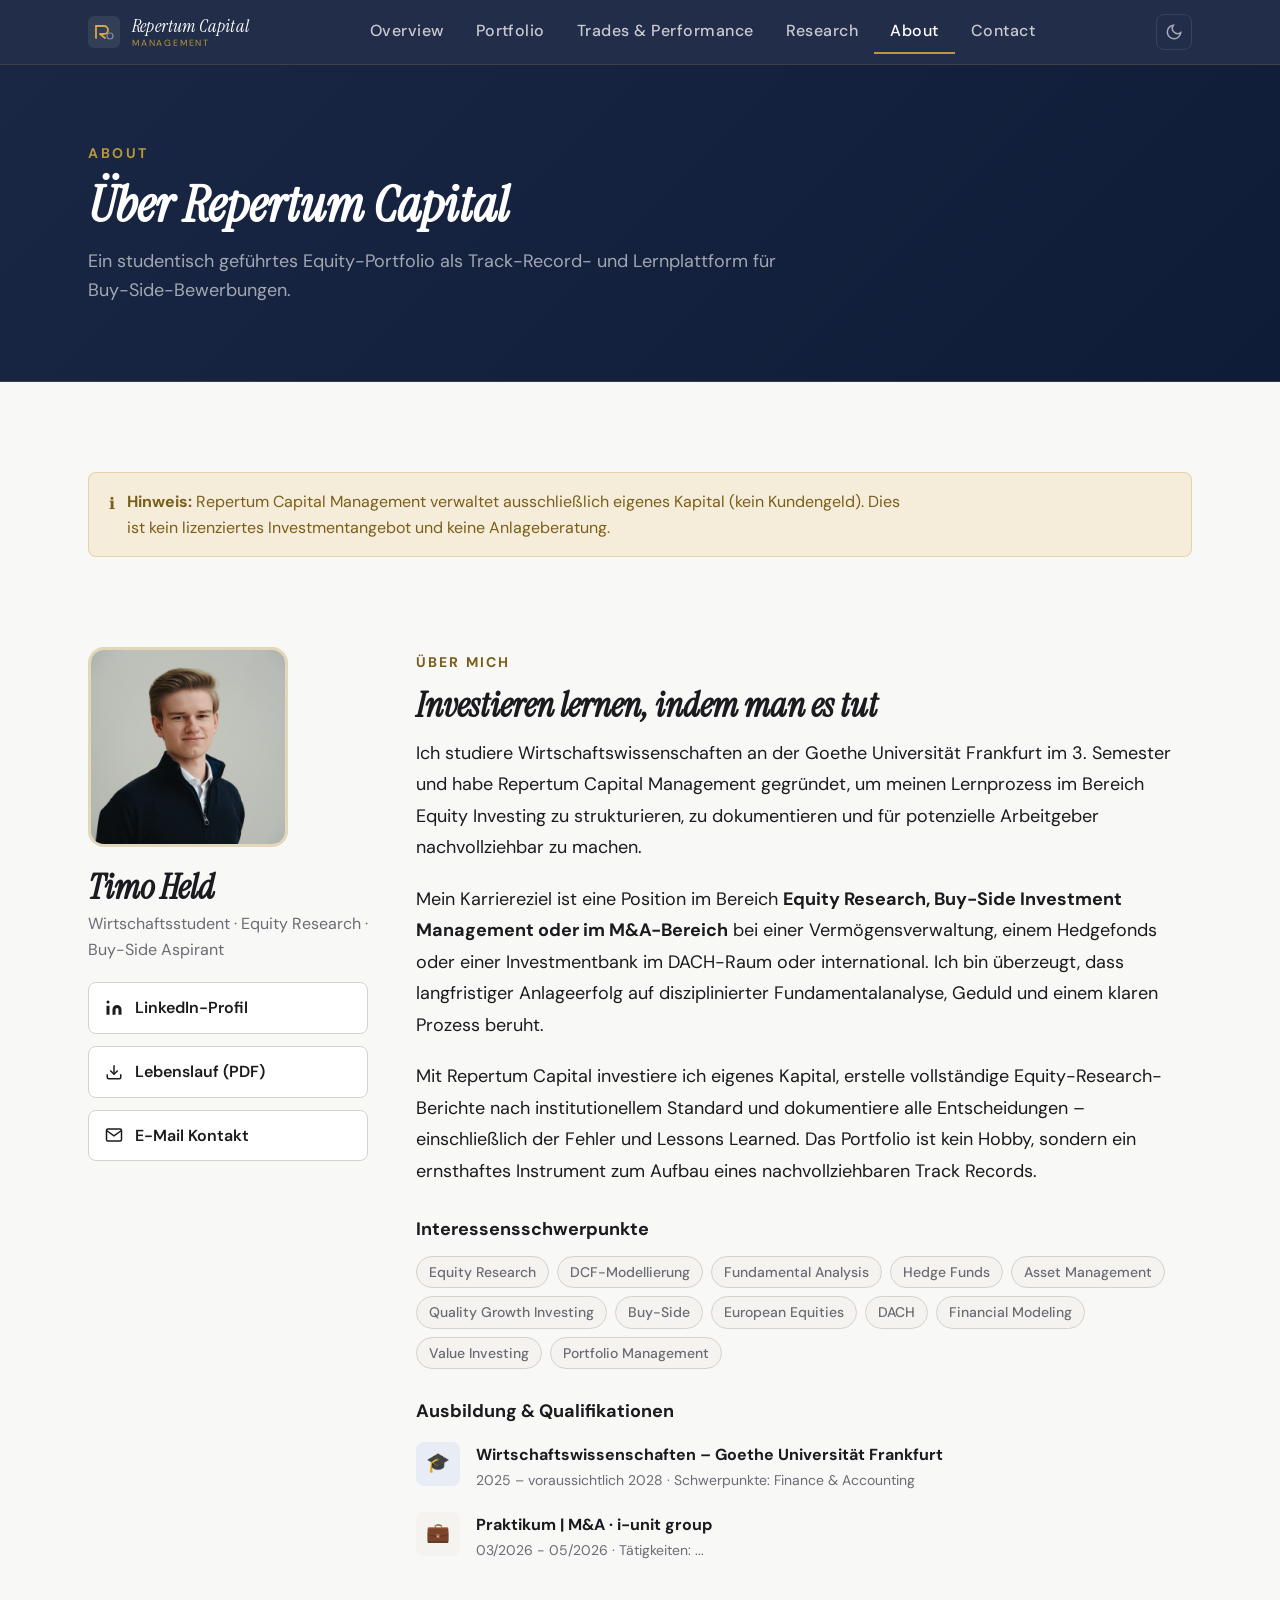
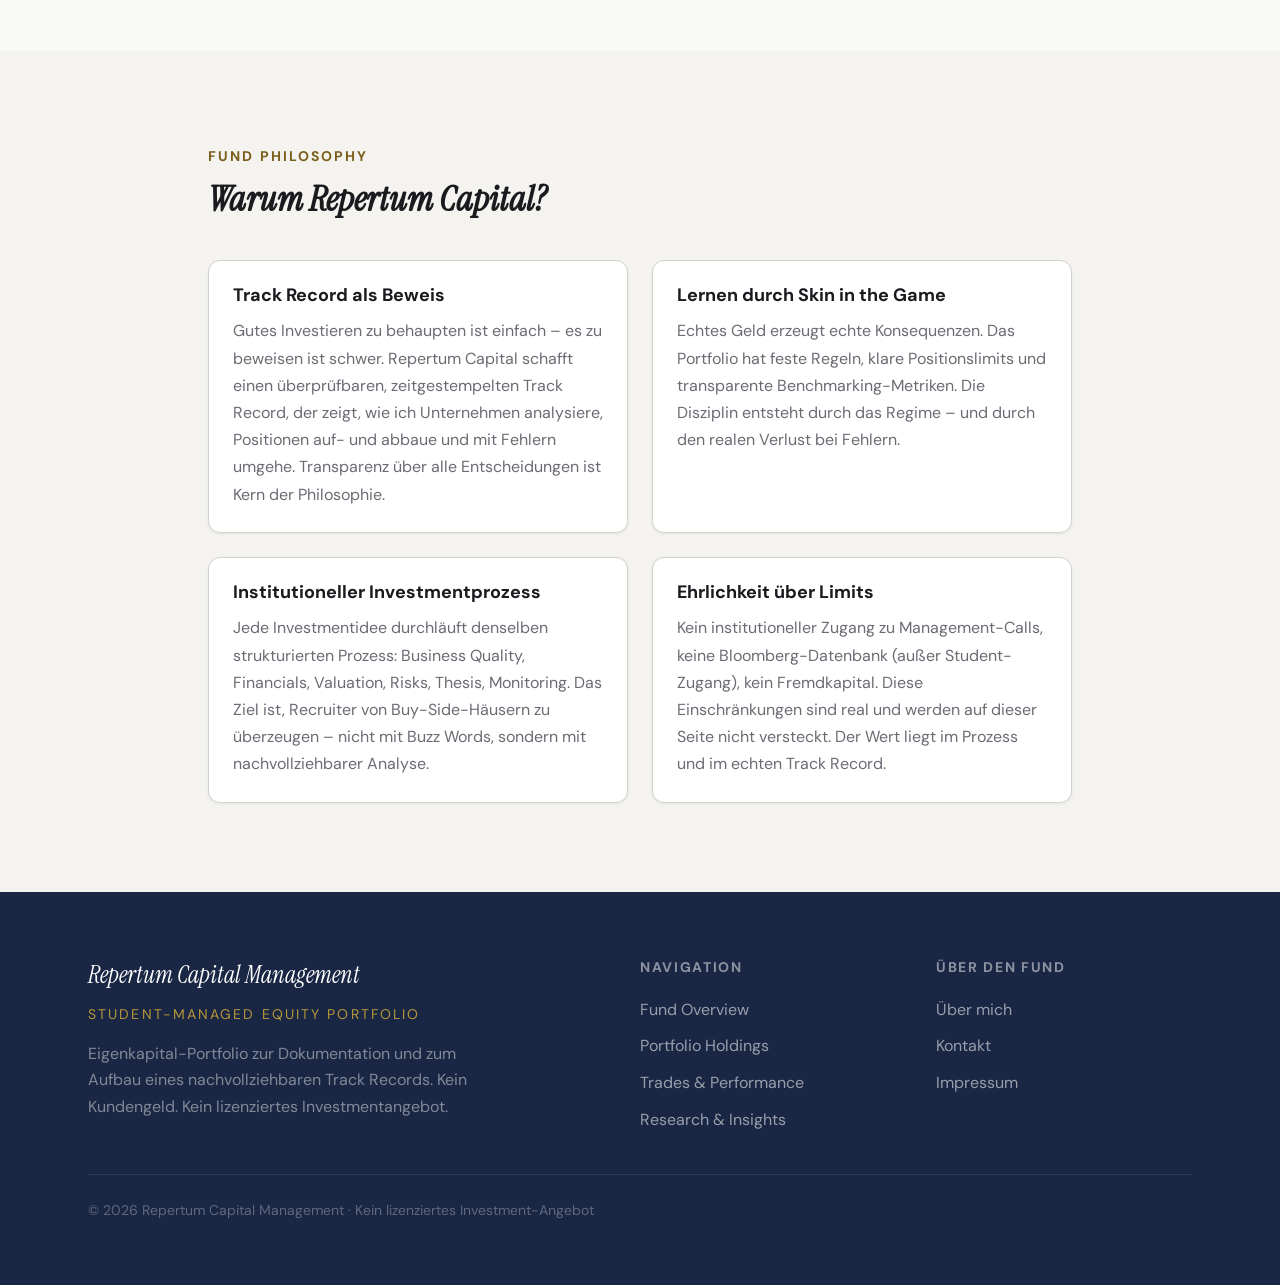
==== commit 2befd9f7: "Add files via upload" ====
--- a/about.html
+++ b/about.html
@@ -91,7 +91,7 @@
               LinkedIn-Profil
             </a>
             <!-- ⚠ CV-PDF DATEI HOCHLADEN UND LINK ANPASSEN -->
-            <a href="assets/cv/CV_Timo_Held.pdf" class="about-link" download>
+            <a href="assets/CV/CV_Timo_Held.pdf" class="about-link" download>
               <svg width="18" height="18" viewBox="0 0 24 24" fill="none" stroke="currentColor" stroke-width="2" aria-hidden="true"><path d="M21 15v4a2 2 0 0 1-2 2H5a2 2 0 0 1-2-2v-4"/><polyline points="7 10 12 15 17 10"/><line x1="12" y1="15" x2="12" y2="3"/></svg>
               Lebenslauf (PDF)
             </a>
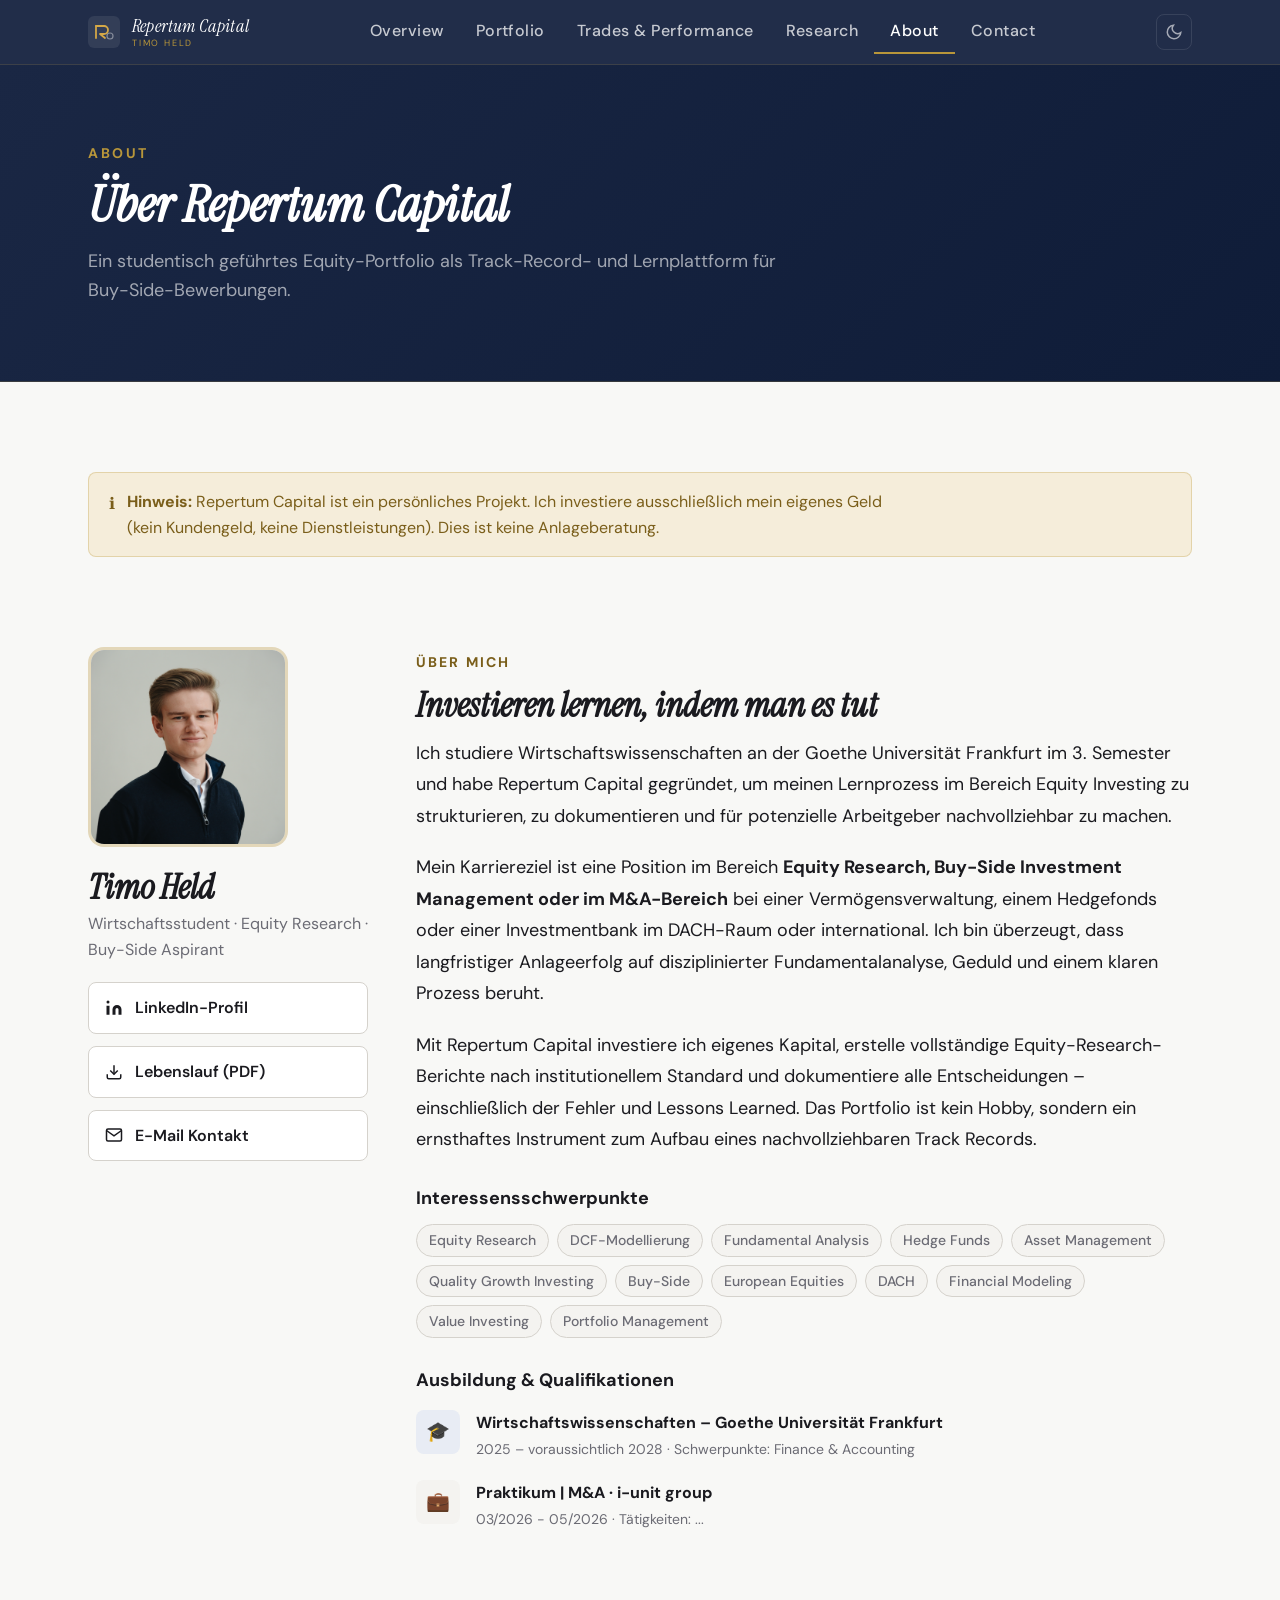
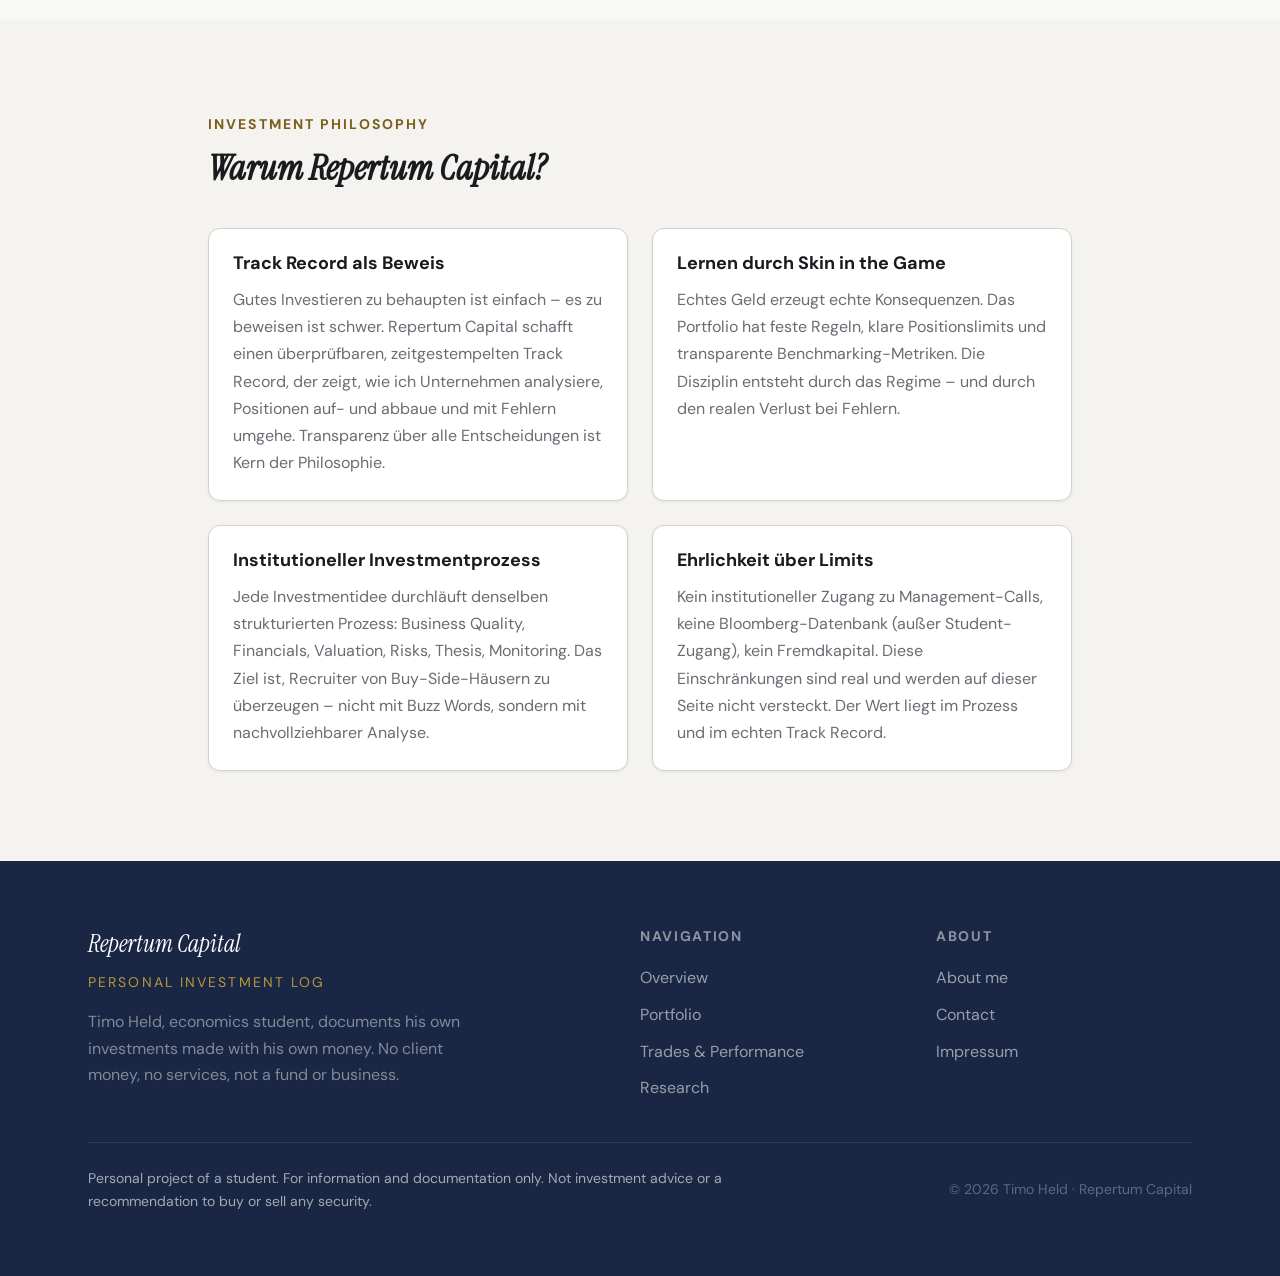
==== commit a1e58c00: "Remove fund wording and add no-advice disclaimer to every footer - Replace 'Student-Managed Equity F" ====
--- a/about.html
+++ b/about.html
@@ -8,7 +8,7 @@
 <link rel="author" href="https://www.perplexity.ai/computer">
 <meta charset="UTF-8">
 <meta name="viewport" content="width=device-width, initial-scale=1.0">
-<title>Über mich – Repertum Capital Management</title>
+<title>Über mich – Repertum Capital</title>
 <meta name="description" content="Repertum Capital – Student-Managed Equity Portfolio. Finanzstudent, Equity-Research-Fokus, Buy-Side-Karriereziel, DACH-Region.">
 <link rel="preconnect" href="https://fonts.googleapis.com">
 <link rel="preconnect" href="https://fonts.gstatic.com" crossorigin>
@@ -28,7 +28,7 @@
           <path d="M8 10h8" stroke="#D4A847" stroke-width="1.8" stroke-linecap="round" fill="none"/>
           <circle cx="22" cy="20" r="3" stroke="rgba(255,255,255,0.4)" stroke-width="1.2" fill="none"/>
         </svg>
-        <span class="nav__logo-text">Repertum Capital<span class="nav__logo-sub">Management</span></span>
+        <span class="nav__logo-text">Repertum Capital<span class="nav__logo-sub">Timo Held</span></span>
       </a>
       <ul class="nav__links" role="list">
         <li><a href="index.html">Overview</a></li>
@@ -65,7 +65,7 @@
     <div class="container">
       <div class="disclaimer">
         <span class="disclaimer__icon">ℹ</span>
-        <p><strong>Hinweis:</strong> Repertum Capital Management verwaltet ausschließlich eigenes Kapital (kein Kundengeld). Dies ist kein lizenziertes Investmentangebot und keine Anlageberatung.</p>
+        <p><strong>Hinweis:</strong> Repertum Capital ist ein persönliches Projekt. Ich investiere ausschließlich mein eigenes Geld (kein Kundengeld, keine Dienstleistungen). Dies ist keine Anlageberatung.</p>
       </div>
     </div>
   </section>
@@ -109,7 +109,7 @@
 
           <!-- ⚠ BIOGRAFISCHEN TEXT HIER ANPASSEN -->
           <div style="font-size:var(--text-base);line-height:1.75;color:var(--color-text);">
-            <p style="margin-bottom:var(--space-5);">Ich studiere Wirtschaftswissenschaften an der Goethe Universität Frankfurt im 3. Semester und habe Repertum Capital Management gegründet, um meinen Lernprozess im Bereich Equity Investing zu strukturieren, zu dokumentieren und für potenzielle Arbeitgeber nachvollziehbar zu machen.</p>
+            <p style="margin-bottom:var(--space-5);">Ich studiere Wirtschaftswissenschaften an der Goethe Universität Frankfurt im 3. Semester und habe Repertum Capital gegründet, um meinen Lernprozess im Bereich Equity Investing zu strukturieren, zu dokumentieren und für potenzielle Arbeitgeber nachvollziehbar zu machen.</p>
 
             <p style="margin-bottom:var(--space-5);">Mein Karriereziel ist eine Position im Bereich <strong>Equity Research, Buy-Side Investment Management oder im M&amp;A-Bereich</strong> bei einer Vermögensverwaltung, einem Hedgefonds oder einer Investmentbank im DACH-Raum oder international. Ich bin überzeugt, dass langfristiger Anlageerfolg auf disziplinierter Fundamentalanalyse, Geduld und einem klaren Prozess beruht.</p>
 
@@ -161,11 +161,11 @@
     </div>
   </section>
 
-  <!-- ══ FUND PHILOSOPHY ══ -->
+  <!-- ══ INVESTMENT PHILOSOPHY ══ -->
   <section class="section section--alt">
     <div class="container container--default">
       <div class="section-header">
-        <span class="section-label">Fund Philosophy</span>
+        <span class="section-label">Investment Philosophy</span>
         <h2 class="section-title">Warum Repertum Capital?</h2>
       </div>
 
@@ -197,30 +197,31 @@
   <div class="container">
     <div class="footer__grid">
       <div>
-        <p class="footer__brand-name">Repertum Capital Management</p>
-        <p class="footer__brand-tagline">Student-Managed Equity Portfolio</p>
-        <p class="footer__brand-desc">Eigenkapital-Portfolio zur Dokumentation und zum Aufbau eines nachvollziehbaren Track Records. Kein Kundengeld. Kein lizenziertes Investmentangebot.</p>
+        <p class="footer__brand-name">Repertum Capital</p>
+        <p class="footer__brand-tagline">Personal investment log</p>
+        <p class="footer__brand-desc">Timo Held, economics student, documents his own investments made with his own money. No client money, no services, not a fund or business.</p>
       </div>
       <div>
         <p class="footer__col-title">Navigation</p>
         <ul class="footer__links">
-          <li><a href="index.html">Fund Overview</a></li>
-          <li><a href="portfolio.html">Portfolio Holdings</a></li>
+          <li><a href="index.html">Overview</a></li>
+          <li><a href="portfolio.html">Portfolio</a></li>
           <li><a href="trades.html">Trades &amp; Performance</a></li>
-          <li><a href="research.html">Research &amp; Insights</a></li>
+          <li><a href="research.html">Research</a></li>
         </ul>
       </div>
       <div>
-        <p class="footer__col-title">Über den Fund</p>
+        <p class="footer__col-title">About</p>
         <ul class="footer__links">
-          <li><a href="about.html">Über mich</a></li>
-          <li><a href="contact.html">Kontakt</a></li>
+          <li><a href="about.html">About me</a></li>
+          <li><a href="contact.html">Contact</a></li>
           <li><a href="contact.html#impressum">Impressum</a></li>
         </ul>
       </div>
     </div>
     <div class="footer__bottom">
-      <p class="footer__legal">© 2026 Repertum Capital Management · Kein lizenziertes Investment-Angebot</p>
+      <p class="footer__disclaimer">Personal project of a student. For information and documentation only. Not investment advice or a recommendation to buy or sell any security.</p>
+      <p class="footer__legal">&copy; 2026 Timo Held &middot; Repertum Capital</p>
     </div>
   </div>
 </footer>
--- a/style.css
+++ b/style.css
@@ -758,7 +758,7 @@
   .hero-grid { grid-template-columns: 1fr; }
 }
 
-/* ─── FUND OVERVIEW GRID ─────────────────────────────────── */
+/* ─── OVERVIEW GRID ─────────────────────────────────── */
 .overview-card {
   background: rgba(255,255,255,0.04);
   border: 1px solid rgba(255,255,255,0.1);
@@ -1207,6 +1207,12 @@
   font-size: var(--text-xs);
   color: rgba(255,255,255,0.3);
 }
+.footer__disclaimer {
+  font-size: var(--text-xs);
+  line-height: 1.6;
+  color: rgba(255,255,255,0.6);
+  max-width: 70ch;
+}
 .footer__pplx a {
   font-size: var(--text-xs);
   color: rgba(255,255,255,0.3);
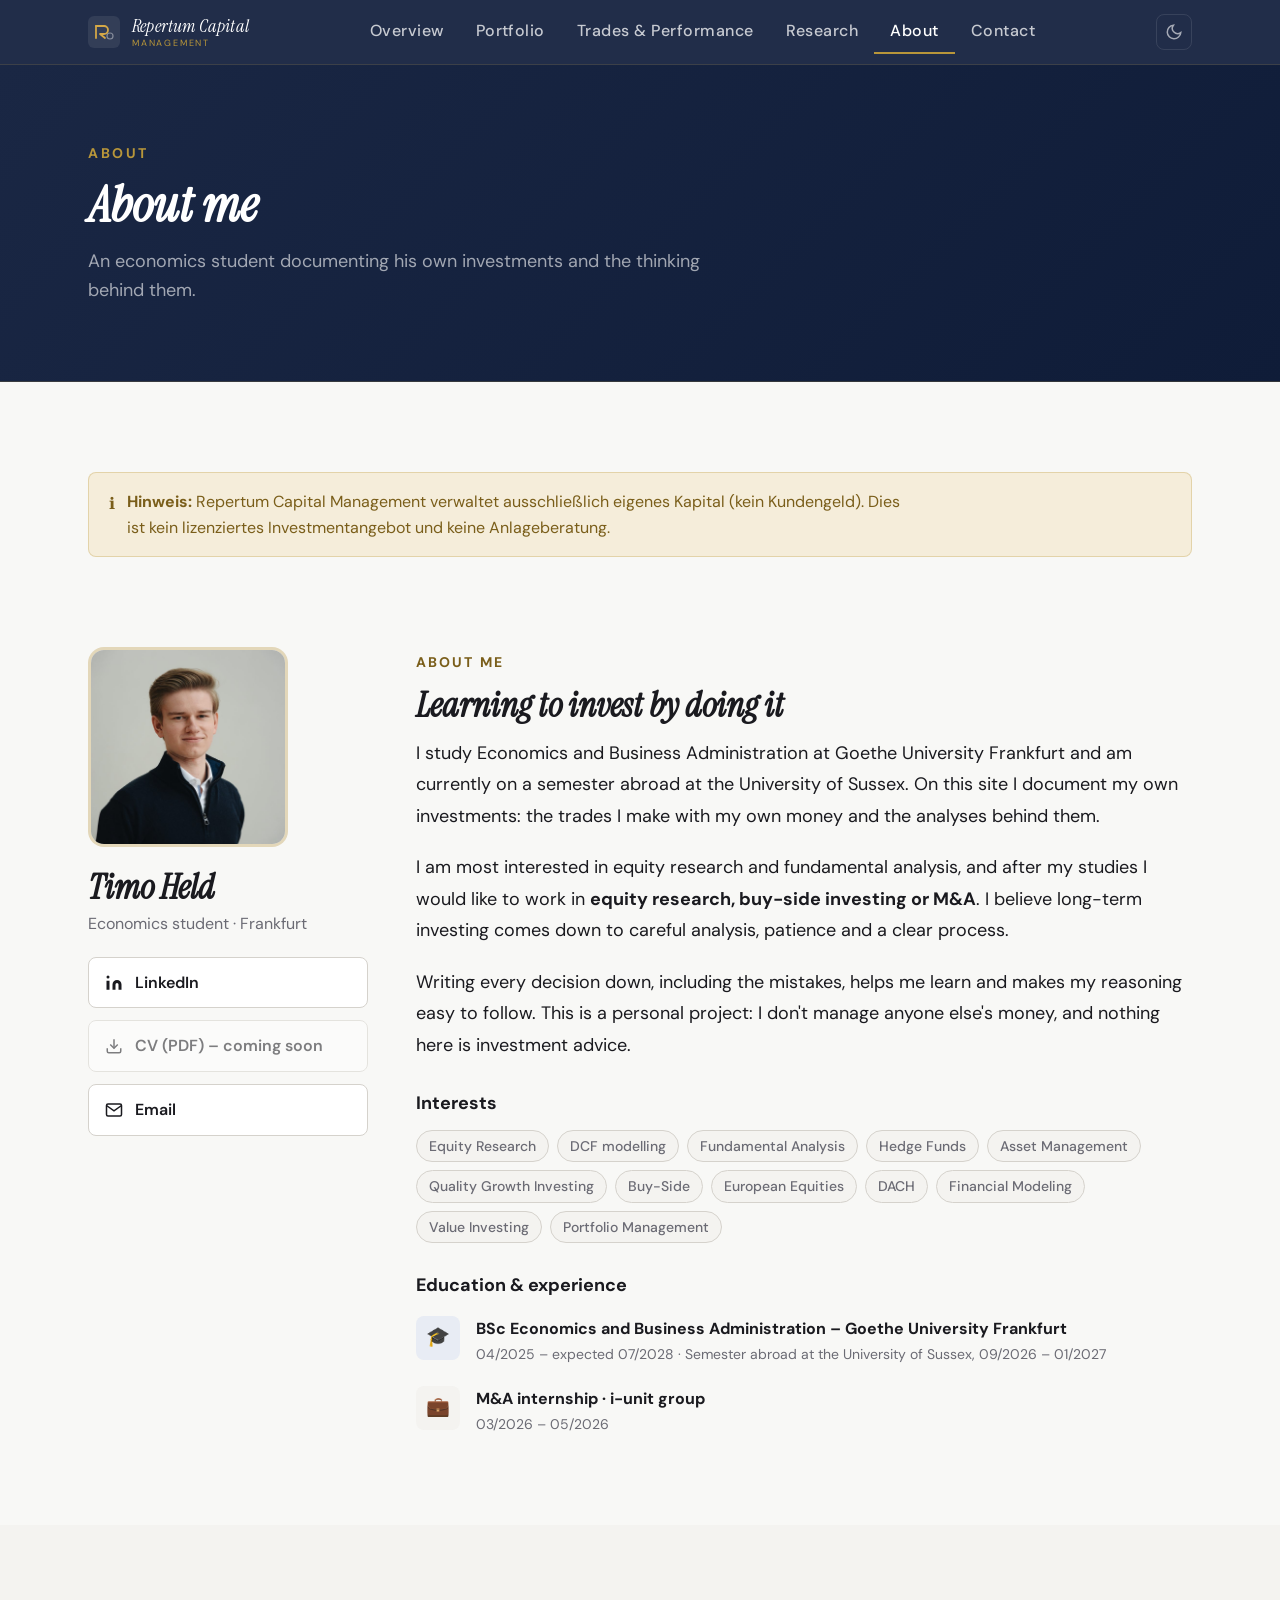
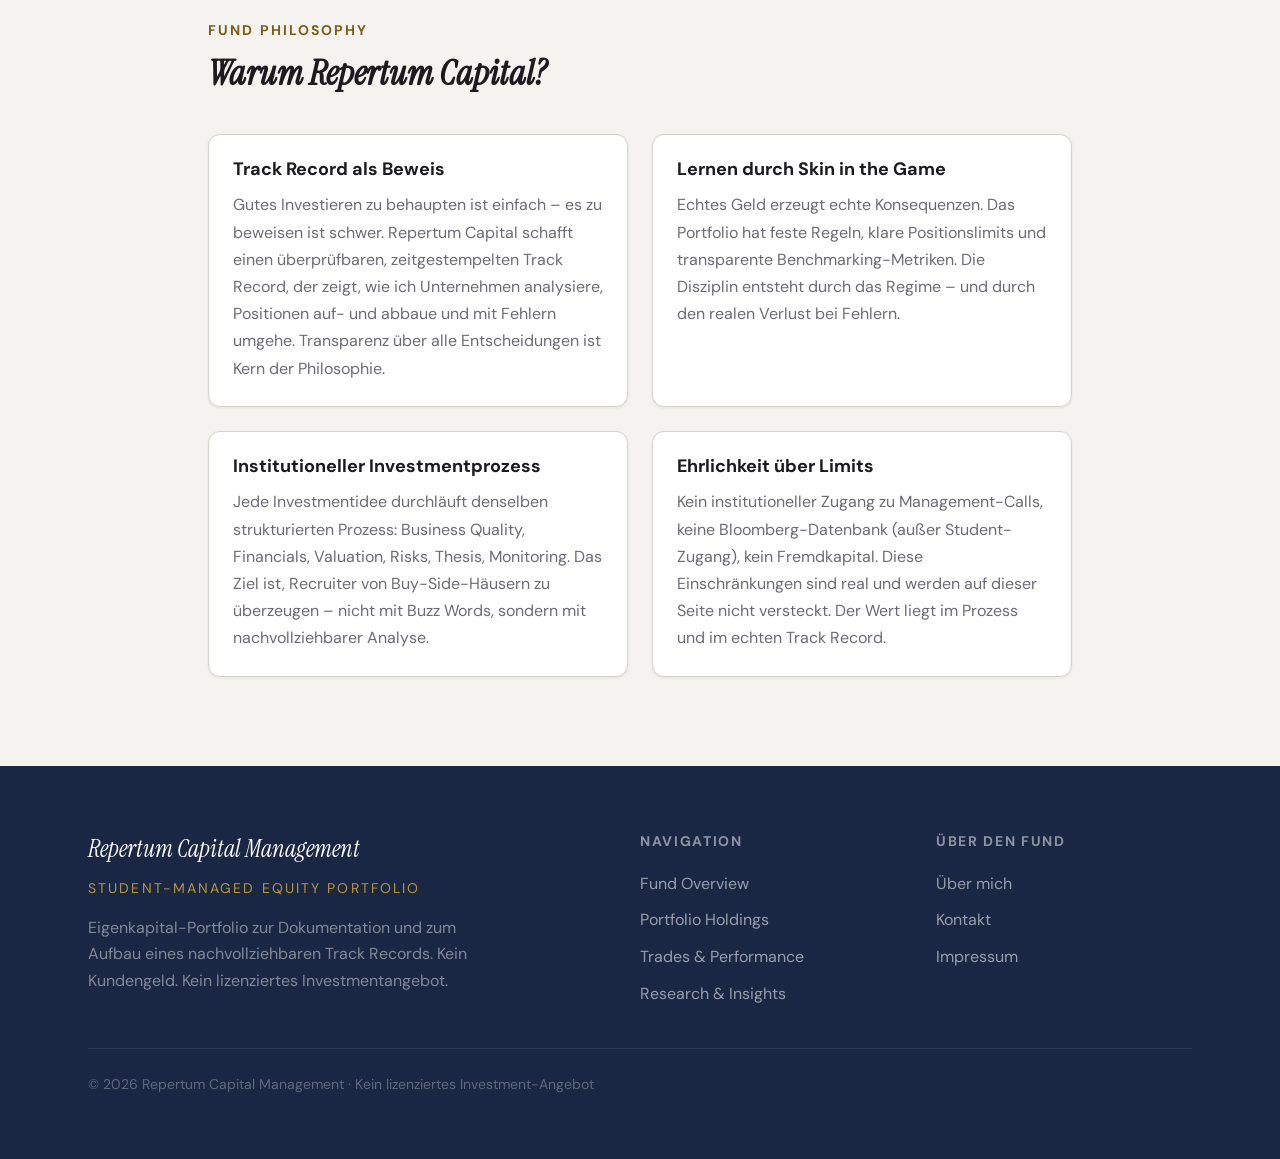
==== commit 2eb6f3c0: "Update About page: English bio, CV placeholder, smaller photo - Translate and shorten the bio into E" ====
--- a/about.html
+++ b/about.html
@@ -8,8 +8,8 @@
 <link rel="author" href="https://www.perplexity.ai/computer">
 <meta charset="UTF-8">
 <meta name="viewport" content="width=device-width, initial-scale=1.0">
-<title>Über mich – Repertum Capital</title>
-<meta name="description" content="Repertum Capital – Student-Managed Equity Portfolio. Finanzstudent, Equity-Research-Fokus, Buy-Side-Karriereziel, DACH-Region.">
+<title>Über mich – Repertum Capital Management</title>
+<meta name="description" content="About Timo Held, economics student at Goethe University Frankfurt, who documents his own investments on Repertum Capital. Not investment advice.">
 <link rel="preconnect" href="https://fonts.googleapis.com">
 <link rel="preconnect" href="https://fonts.gstatic.com" crossorigin>
 <link href="https://fonts.googleapis.com/css2?family=Instrument+Serif:ital@0;1&family=DM+Sans:ital,opsz,wght@0,9..40,300..700;1,9..40,300..400&family=JetBrains+Mono:wght@400;600&display=swap" rel="stylesheet">
@@ -28,7 +28,7 @@
           <path d="M8 10h8" stroke="#D4A847" stroke-width="1.8" stroke-linecap="round" fill="none"/>
           <circle cx="22" cy="20" r="3" stroke="rgba(255,255,255,0.4)" stroke-width="1.2" fill="none"/>
         </svg>
-        <span class="nav__logo-text">Repertum Capital<span class="nav__logo-sub">Timo Held</span></span>
+        <span class="nav__logo-text">Repertum Capital<span class="nav__logo-sub">Management</span></span>
       </a>
       <ul class="nav__links" role="list">
         <li><a href="index.html">Overview</a></li>
@@ -53,8 +53,8 @@
 <section class="page-hero">
   <div class="container">
     <p class="page-hero__eyebrow">About</p>
-    <h1 class="page-hero__title">Über Repertum Capital</h1>
-    <p class="page-hero__desc">Ein studentisch geführtes Equity-Portfolio als Track-Record- und Lernplattform für Buy-Side-Bewerbungen.</p>
+    <h1 class="page-hero__title">About me</h1>
+    <p class="page-hero__desc">An economics student documenting his own investments and the thinking behind them.</p>
   </div>
 </section>
 
@@ -65,7 +65,7 @@
     <div class="container">
       <div class="disclaimer">
         <span class="disclaimer__icon">ℹ</span>
-        <p><strong>Hinweis:</strong> Repertum Capital ist ein persönliches Projekt. Ich investiere ausschließlich mein eigenes Geld (kein Kundengeld, keine Dienstleistungen). Dies ist keine Anlageberatung.</p>
+        <p><strong>Hinweis:</strong> Repertum Capital Management verwaltet ausschließlich eigenes Kapital (kein Kundengeld). Dies ist kein lizenziertes Investmentangebot und keine Anlageberatung.</p>
       </div>
     </div>
   </section>
@@ -78,50 +78,49 @@
         <!-- Sidebar -->
         <div>
           <div class="about-avatar">
-            <img src="assets/profile/timo-held.PNG" alt="Porträt von Timo Held">
-          </div>
-          <!-- ⚠ NAME UND KONTAKT HIER ANPASSEN -->
+            <img src="assets/profile/timo-held.jpg" alt="Portrait of Timo Held" width="200" height="200">
+          </div>
           <h2 style="font-family:var(--font-display);font-style:italic;font-size:var(--text-xl);margin-bottom:var(--space-1);">Timo Held</h2>
-          <p style="font-size:var(--text-sm);color:var(--color-text-muted);margin-bottom:var(--space-5);">Wirtschaftsstudent · Equity Research · Buy-Side Aspirant</p>
+          <p style="font-size:var(--text-sm);color:var(--color-text-muted);margin-bottom:var(--space-5);">Economics student · Frankfurt</p>
 
           <div class="about-links">
-            <!-- ⚠ LINKEDIN URL HIER EINTRAGEN -->
             <a href="https://www.linkedin.com/in/timo-held-310971251" class="about-link" target="_blank" rel="noopener noreferrer">
               <svg width="18" height="18" viewBox="0 0 24 24" fill="currentColor" aria-hidden="true"><path d="M16 8a6 6 0 0 1 6 6v7h-4v-7a2 2 0 0 0-2-2 2 2 0 0 0-2 2v7h-4v-7a6 6 0 0 1 6-6zM2 9h4v12H2z"/><circle cx="4" cy="4" r="2"/></svg>
-              LinkedIn-Profil
+              LinkedIn
             </a>
-            <!-- ⚠ CV-PDF DATEI HOCHLADEN UND LINK ANPASSEN -->
-            <a href="assets/CV/CV_Timo_Held.pdf" class="about-link" download>
+            <!-- CV: the web version (without address, phone, date of birth) is not uploaded yet.
+                 Once it is in assets/CV/, replace this <span> with:
+                 <a href="assets/CV/<file>.pdf" class="about-link" download> ...icon... CV (PDF)</a> -->
+            <span class="about-link" aria-disabled="true" style="opacity:0.55;cursor:default;">
               <svg width="18" height="18" viewBox="0 0 24 24" fill="none" stroke="currentColor" stroke-width="2" aria-hidden="true"><path d="M21 15v4a2 2 0 0 1-2 2H5a2 2 0 0 1-2-2v-4"/><polyline points="7 10 12 15 17 10"/><line x1="12" y1="15" x2="12" y2="3"/></svg>
-              Lebenslauf (PDF)
-            </a>
+              CV (PDF) – coming soon
+            </span>
             <a href="mailto:info@repertumcapital.com" class="about-link">
               <svg width="18" height="18" viewBox="0 0 24 24" fill="none" stroke="currentColor" stroke-width="2" aria-hidden="true"><path d="M4 4h16c1.1 0 2 .9 2 2v12c0 1.1-.9 2-2 2H4c-1.1 0-2-.9-2-2V6c0-1.1.9-2 2-2z"/><polyline points="22,6 12,13 2,6"/></svg>
-              E-Mail Kontakt
+              Email
             </a>
           </div>
         </div>
 
         <!-- Main Content -->
         <div>
-          <span class="section-label">Über mich</span>
-          <h2 class="section-title">Investieren lernen, indem man es tut</h2>
-
-          <!-- ⚠ BIOGRAFISCHEN TEXT HIER ANPASSEN -->
+          <span class="section-label">About me</span>
+          <h2 class="section-title">Learning to invest by doing it</h2>
+
           <div style="font-size:var(--text-base);line-height:1.75;color:var(--color-text);">
-            <p style="margin-bottom:var(--space-5);">Ich studiere Wirtschaftswissenschaften an der Goethe Universität Frankfurt im 3. Semester und habe Repertum Capital gegründet, um meinen Lernprozess im Bereich Equity Investing zu strukturieren, zu dokumentieren und für potenzielle Arbeitgeber nachvollziehbar zu machen.</p>
-
-            <p style="margin-bottom:var(--space-5);">Mein Karriereziel ist eine Position im Bereich <strong>Equity Research, Buy-Side Investment Management oder im M&amp;A-Bereich</strong> bei einer Vermögensverwaltung, einem Hedgefonds oder einer Investmentbank im DACH-Raum oder international. Ich bin überzeugt, dass langfristiger Anlageerfolg auf disziplinierter Fundamentalanalyse, Geduld und einem klaren Prozess beruht.</p>
-
-            <p style="margin-bottom:var(--space-5);">Mit Repertum Capital investiere ich eigenes Kapital, erstelle vollständige Equity-Research-Berichte nach institutionellem Standard und dokumentiere alle Entscheidungen – einschließlich der Fehler und Lessons Learned. Das Portfolio ist kein Hobby, sondern ein ernsthaftes Instrument zum Aufbau eines nachvollziehbaren Track Records.</p>
+            <p style="margin-bottom:var(--space-5);">I study Economics and Business Administration at Goethe University Frankfurt and am currently on a semester abroad at the University of Sussex. On this site I document my own investments: the trades I make with my own money and the analyses behind them.</p>
+
+            <p style="margin-bottom:var(--space-5);">I am most interested in equity research and fundamental analysis, and after my studies I would like to work in <strong>equity research, buy-side investing or M&amp;A</strong>. I believe long-term investing comes down to careful analysis, patience and a clear process.</p>
+
+            <p style="margin-bottom:var(--space-5);">Writing every decision down, including the mistakes, helps me learn and makes my reasoning easy to follow. This is a personal project: I don't manage anyone else's money, and nothing here is investment advice.</p>
           </div>
 
           <!-- Skills / Interessengebiete -->
           <div style="margin-top:var(--space-8);">
-            <h3 style="font-size:var(--text-base);font-weight:700;margin-bottom:var(--space-4);">Interessensschwerpunkte</h3>
+            <h3 style="font-size:var(--text-base);font-weight:700;margin-bottom:var(--space-4);">Interests</h3>
             <div class="tag-cloud">
               <span class="tag">Equity Research</span>
-              <span class="tag">DCF-Modellierung</span>
+              <span class="tag">DCF modelling</span>
               <span class="tag">Fundamental Analysis</span>
               <span class="tag">Hedge Funds</span>
               <span class="tag">Asset Management</span>
@@ -137,21 +136,20 @@
 
           <!-- Education -->
           <div style="margin-top:var(--space-8);">
-            <h3 style="font-size:var(--text-base);font-weight:700;margin-bottom:var(--space-5);">Ausbildung &amp; Qualifikationen</h3>
-            <!-- ⚠ AUSBILDUNGSDETAILS HIER ANPASSEN -->
+            <h3 style="font-size:var(--text-base);font-weight:700;margin-bottom:var(--space-5);">Education &amp; experience</h3>
             <div style="display:flex;flex-direction:column;gap:var(--space-5);">
               <div style="display:grid;grid-template-columns:auto 1fr;gap:var(--space-4);align-items:start;">
                 <div style="width:44px;height:44px;background:var(--color-primary-light);border-radius:var(--radius-md);display:flex;align-items:center;justify-content:center;font-size:1.2rem;flex-shrink:0;">🎓</div>
                 <div>
-                  <p style="font-weight:700;font-size:var(--text-sm);margin-bottom:2px;">Wirtschaftswissenschaften – Goethe Universität Frankfurt</p>
-                  <p style="font-size:var(--text-xs);color:var(--color-text-muted);">2025 – voraussichtlich 2028 · Schwerpunkte: Finance & Accounting</p>
+                  <p style="font-weight:700;font-size:var(--text-sm);margin-bottom:2px;">BSc Economics and Business Administration – Goethe University Frankfurt</p>
+                  <p style="font-size:var(--text-xs);color:var(--color-text-muted);">04/2025 – expected 07/2028 · Semester abroad at the University of Sussex, 09/2026 – 01/2027</p>
                 </div>
               </div>
               <div style="display:grid;grid-template-columns:auto 1fr;gap:var(--space-4);align-items:start;">
                 <div style="width:44px;height:44px;background:var(--color-surface-2);border-radius:var(--radius-md);display:flex;align-items:center;justify-content:center;font-size:1.2rem;flex-shrink:0;">💼</div>
                 <div>
-                  <p style="font-weight:700;font-size:var(--text-sm);margin-bottom:2px;">Praktikum | M&A · i-unit group</p>
-                  <p style="font-size:var(--text-xs);color:var(--color-text-muted);">03/2026 - 05/2026 · Tätigkeiten: ...</p>
+                  <p style="font-weight:700;font-size:var(--text-sm);margin-bottom:2px;">M&amp;A internship · i-unit group</p>
+                  <p style="font-size:var(--text-xs);color:var(--color-text-muted);">03/2026 – 05/2026</p>
                 </div>
               </div>
             </div>
@@ -161,11 +159,11 @@
     </div>
   </section>
 
-  <!-- ══ INVESTMENT PHILOSOPHY ══ -->
+  <!-- ══ FUND PHILOSOPHY ══ -->
   <section class="section section--alt">
     <div class="container container--default">
       <div class="section-header">
-        <span class="section-label">Investment Philosophy</span>
+        <span class="section-label">Fund Philosophy</span>
         <h2 class="section-title">Warum Repertum Capital?</h2>
       </div>
 
@@ -197,31 +195,30 @@
   <div class="container">
     <div class="footer__grid">
       <div>
-        <p class="footer__brand-name">Repertum Capital</p>
-        <p class="footer__brand-tagline">Personal investment log</p>
-        <p class="footer__brand-desc">Timo Held, economics student, documents his own investments made with his own money. No client money, no services, not a fund or business.</p>
+        <p class="footer__brand-name">Repertum Capital Management</p>
+        <p class="footer__brand-tagline">Student-Managed Equity Portfolio</p>
+        <p class="footer__brand-desc">Eigenkapital-Portfolio zur Dokumentation und zum Aufbau eines nachvollziehbaren Track Records. Kein Kundengeld. Kein lizenziertes Investmentangebot.</p>
       </div>
       <div>
         <p class="footer__col-title">Navigation</p>
         <ul class="footer__links">
-          <li><a href="index.html">Overview</a></li>
-          <li><a href="portfolio.html">Portfolio</a></li>
+          <li><a href="index.html">Fund Overview</a></li>
+          <li><a href="portfolio.html">Portfolio Holdings</a></li>
           <li><a href="trades.html">Trades &amp; Performance</a></li>
-          <li><a href="research.html">Research</a></li>
+          <li><a href="research.html">Research &amp; Insights</a></li>
         </ul>
       </div>
       <div>
-        <p class="footer__col-title">About</p>
+        <p class="footer__col-title">Über den Fund</p>
         <ul class="footer__links">
-          <li><a href="about.html">About me</a></li>
-          <li><a href="contact.html">Contact</a></li>
+          <li><a href="about.html">Über mich</a></li>
+          <li><a href="contact.html">Kontakt</a></li>
           <li><a href="contact.html#impressum">Impressum</a></li>
         </ul>
       </div>
     </div>
     <div class="footer__bottom">
-      <p class="footer__disclaimer">Personal project of a student. For information and documentation only. Not investment advice or a recommendation to buy or sell any security.</p>
-      <p class="footer__legal">&copy; 2026 Timo Held &middot; Repertum Capital</p>
+      <p class="footer__legal">© 2026 Repertum Capital Management · Kein lizenziertes Investment-Angebot</p>
     </div>
   </div>
 </footer>
--- a/style.css
+++ b/style.css
@@ -758,7 +758,7 @@
   .hero-grid { grid-template-columns: 1fr; }
 }
 
-/* ─── OVERVIEW GRID ─────────────────────────────────── */
+/* ─── FUND OVERVIEW GRID ─────────────────────────────────── */
 .overview-card {
   background: rgba(255,255,255,0.04);
   border: 1px solid rgba(255,255,255,0.1);
@@ -1054,6 +1054,28 @@
 }
 .article-header-meta span { display: flex; align-items: center; gap: var(--space-1); }
 
+/* Position disclosure and facts / opinion split on analysis pages */
+.analysis-disclosure {
+  max-width: 70ch;
+  margin: 0 auto var(--space-6);
+  padding: var(--space-3) var(--space-4);
+  border-left: 3px solid var(--color-gold);
+  background: var(--color-surface-2);
+  border-radius: var(--radius-md);
+  font-size: var(--text-sm);
+  color: var(--color-text);
+}
+.analysis-part { margin-bottom: var(--space-8); }
+.analysis-part__note {
+  font-size: var(--text-xs);
+  color: var(--color-text-muted);
+  margin-top: calc(-1 * var(--space-2));
+}
+.analysis-part--opinion {
+  padding-left: var(--space-4);
+  border-left: 3px solid var(--color-divider);
+}
+
 /* ─── ABOUT PAGE ─────────────────────────────────────────── */
 .about-grid {
   display: grid;
@@ -1206,12 +1228,6 @@
 .footer__legal {
   font-size: var(--text-xs);
   color: rgba(255,255,255,0.3);
-}
-.footer__disclaimer {
-  font-size: var(--text-xs);
-  line-height: 1.6;
-  color: rgba(255,255,255,0.6);
-  max-width: 70ch;
 }
 .footer__pplx a {
   font-size: var(--text-xs);
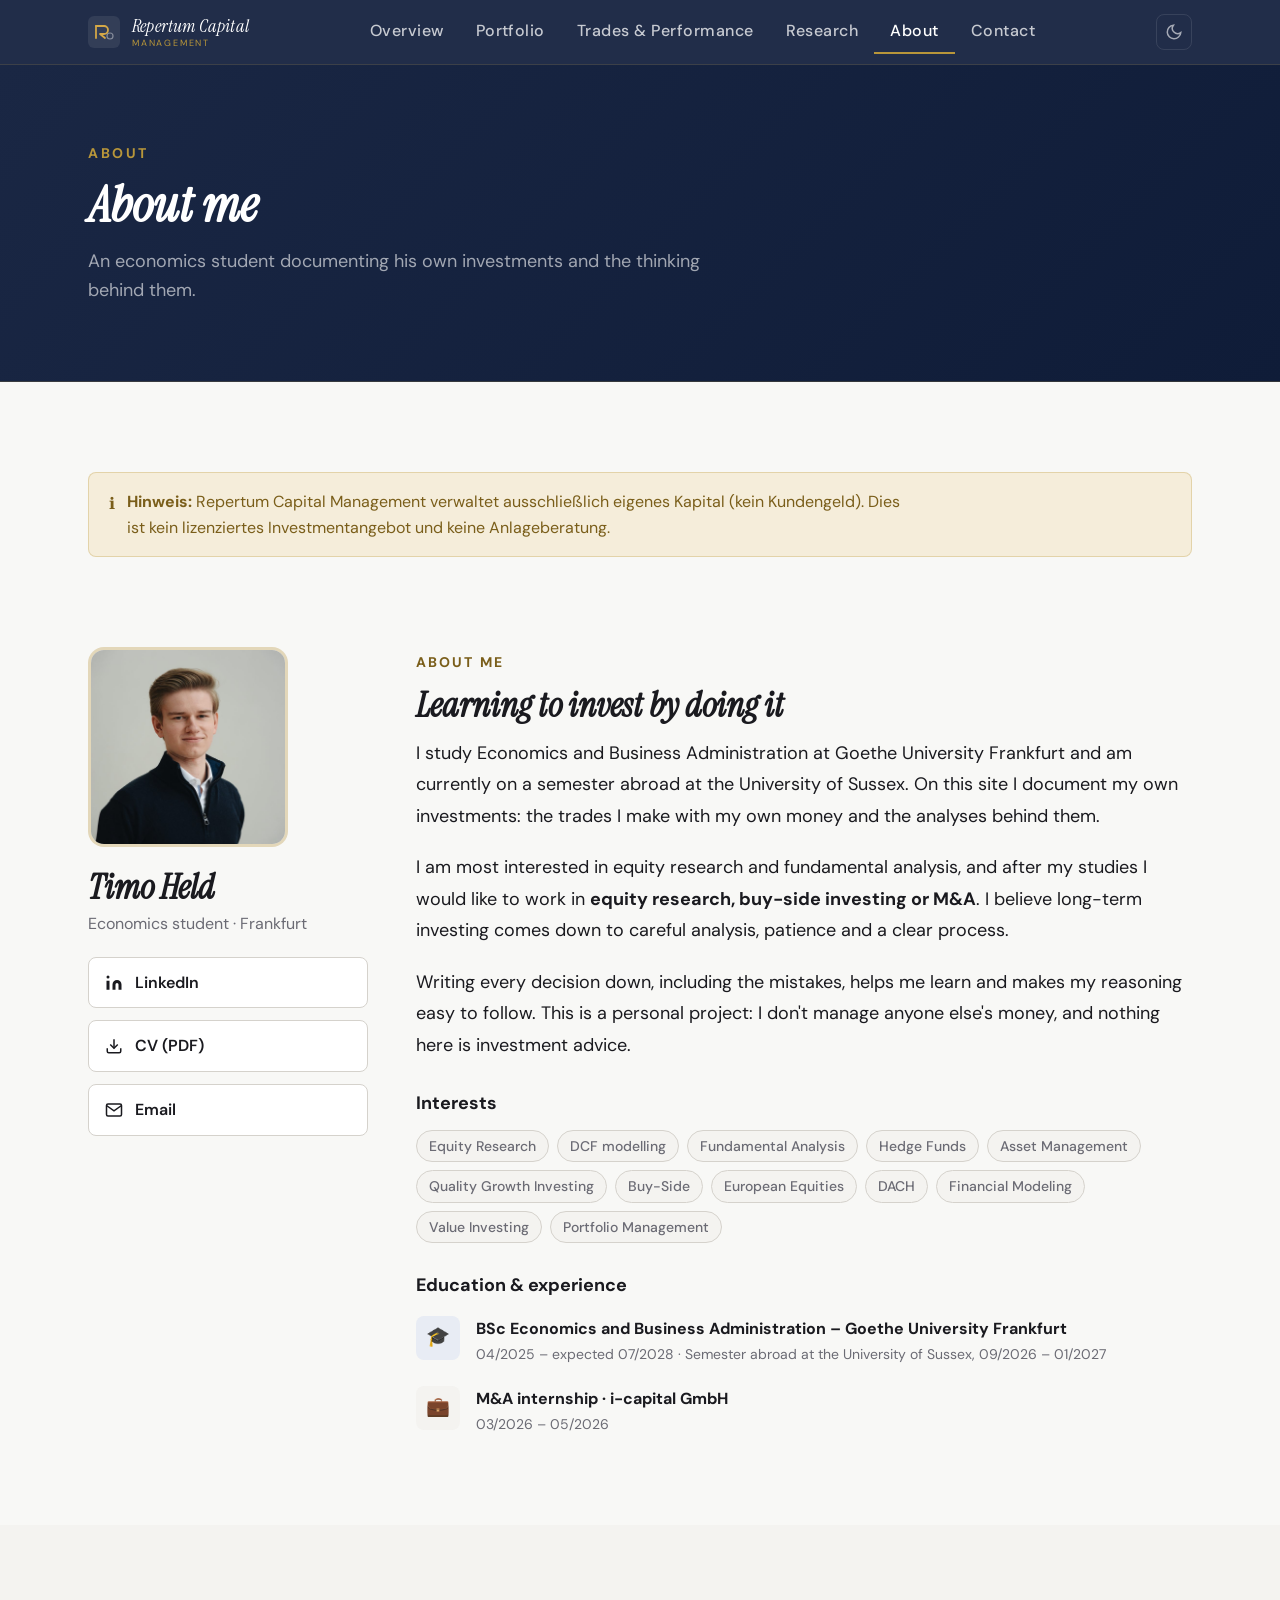
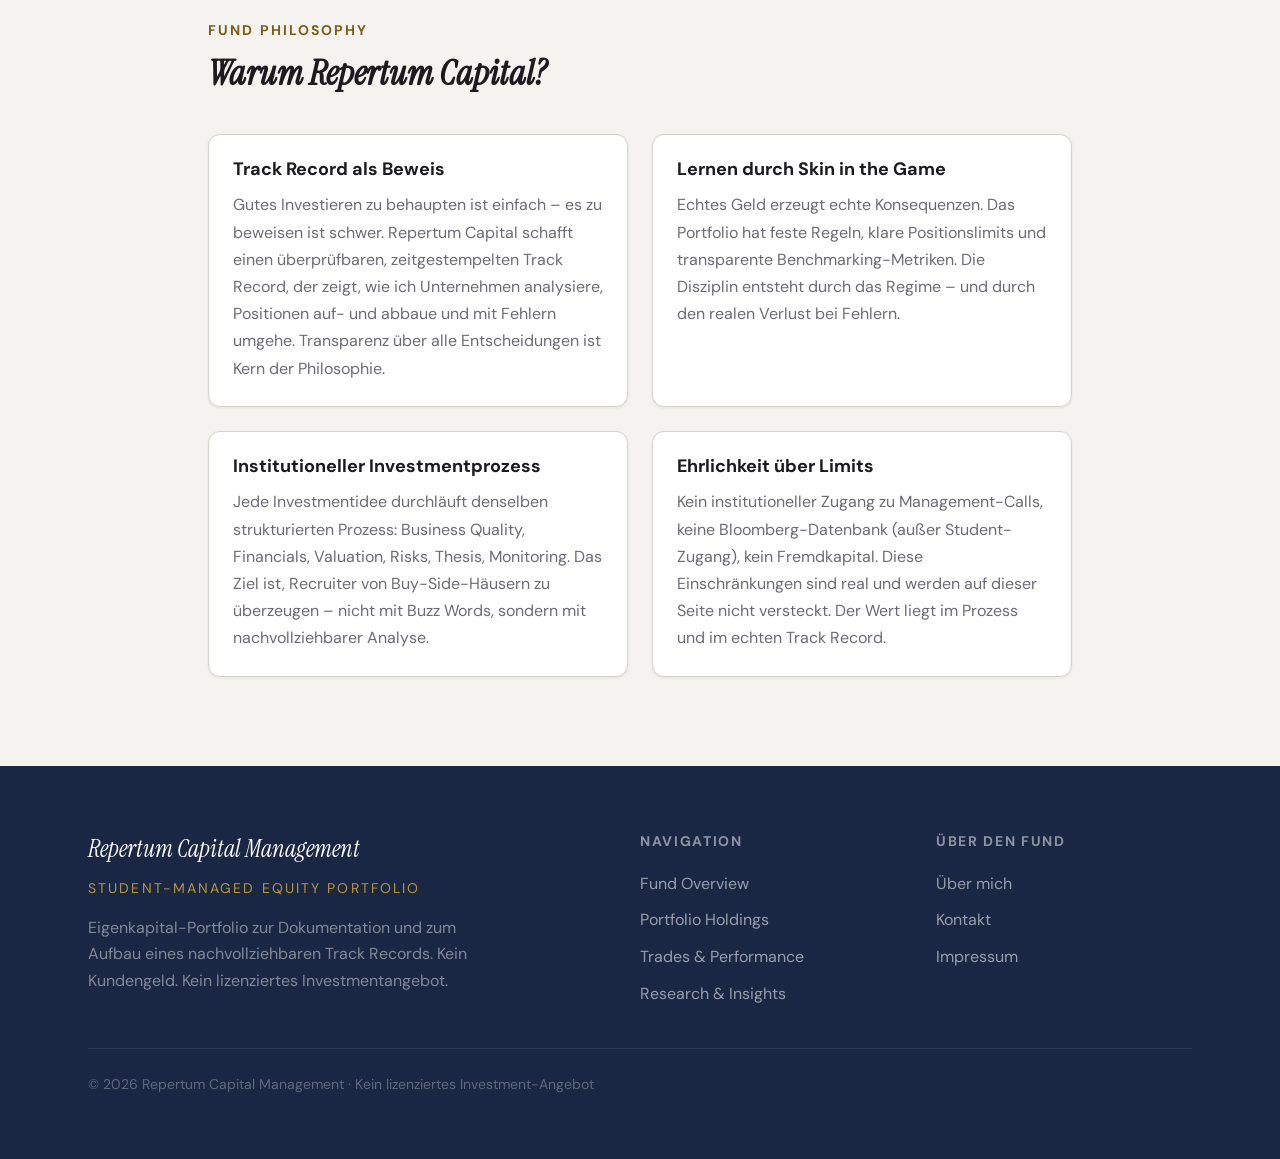
==== commit 6b73d773: "Link cleaned web CV on About page Web version without home address, phone and date of birth. Interns" ====
--- a/about.html
+++ b/about.html
@@ -88,13 +88,10 @@
               <svg width="18" height="18" viewBox="0 0 24 24" fill="currentColor" aria-hidden="true"><path d="M16 8a6 6 0 0 1 6 6v7h-4v-7a2 2 0 0 0-2-2 2 2 0 0 0-2 2v7h-4v-7a6 6 0 0 1 6-6zM2 9h4v12H2z"/><circle cx="4" cy="4" r="2"/></svg>
               LinkedIn
             </a>
-            <!-- CV: the web version (without address, phone, date of birth) is not uploaded yet.
-                 Once it is in assets/CV/, replace this <span> with:
-                 <a href="assets/CV/<file>.pdf" class="about-link" download> ...icon... CV (PDF)</a> -->
-            <span class="about-link" aria-disabled="true" style="opacity:0.55;cursor:default;">
+            <a href="assets/CV/Timo_Held_CV.pdf" class="about-link" download>
               <svg width="18" height="18" viewBox="0 0 24 24" fill="none" stroke="currentColor" stroke-width="2" aria-hidden="true"><path d="M21 15v4a2 2 0 0 1-2 2H5a2 2 0 0 1-2-2v-4"/><polyline points="7 10 12 15 17 10"/><line x1="12" y1="15" x2="12" y2="3"/></svg>
-              CV (PDF) – coming soon
-            </span>
+              CV (PDF)
+            </a>
             <a href="mailto:info@repertumcapital.com" class="about-link">
               <svg width="18" height="18" viewBox="0 0 24 24" fill="none" stroke="currentColor" stroke-width="2" aria-hidden="true"><path d="M4 4h16c1.1 0 2 .9 2 2v12c0 1.1-.9 2-2 2H4c-1.1 0-2-.9-2-2V6c0-1.1.9-2 2-2z"/><polyline points="22,6 12,13 2,6"/></svg>
               Email
@@ -148,7 +145,7 @@
               <div style="display:grid;grid-template-columns:auto 1fr;gap:var(--space-4);align-items:start;">
                 <div style="width:44px;height:44px;background:var(--color-surface-2);border-radius:var(--radius-md);display:flex;align-items:center;justify-content:center;font-size:1.2rem;flex-shrink:0;">💼</div>
                 <div>
-                  <p style="font-weight:700;font-size:var(--text-sm);margin-bottom:2px;">M&amp;A internship · i-unit group</p>
+                  <p style="font-weight:700;font-size:var(--text-sm);margin-bottom:2px;">M&amp;A internship · i-capital GmbH</p>
                   <p style="font-size:var(--text-xs);color:var(--color-text-muted);">03/2026 – 05/2026</p>
                 </div>
               </div>
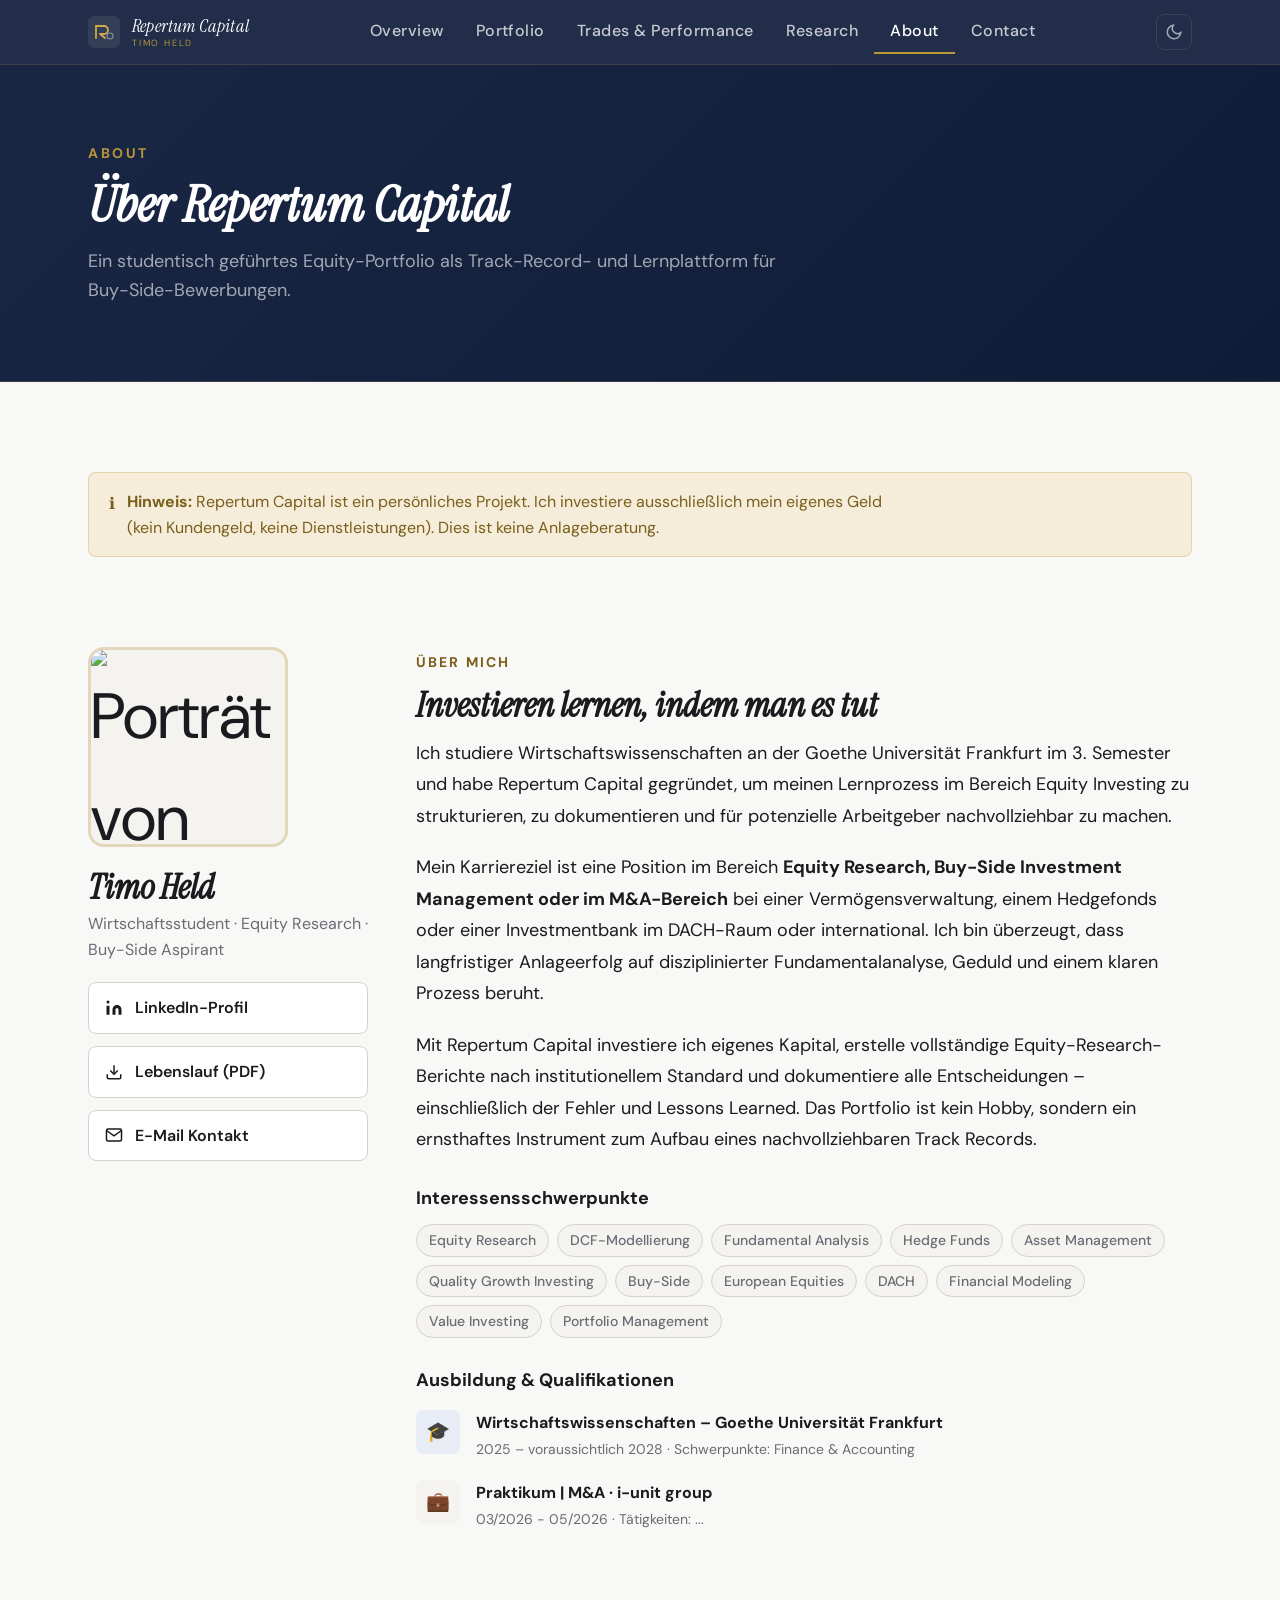
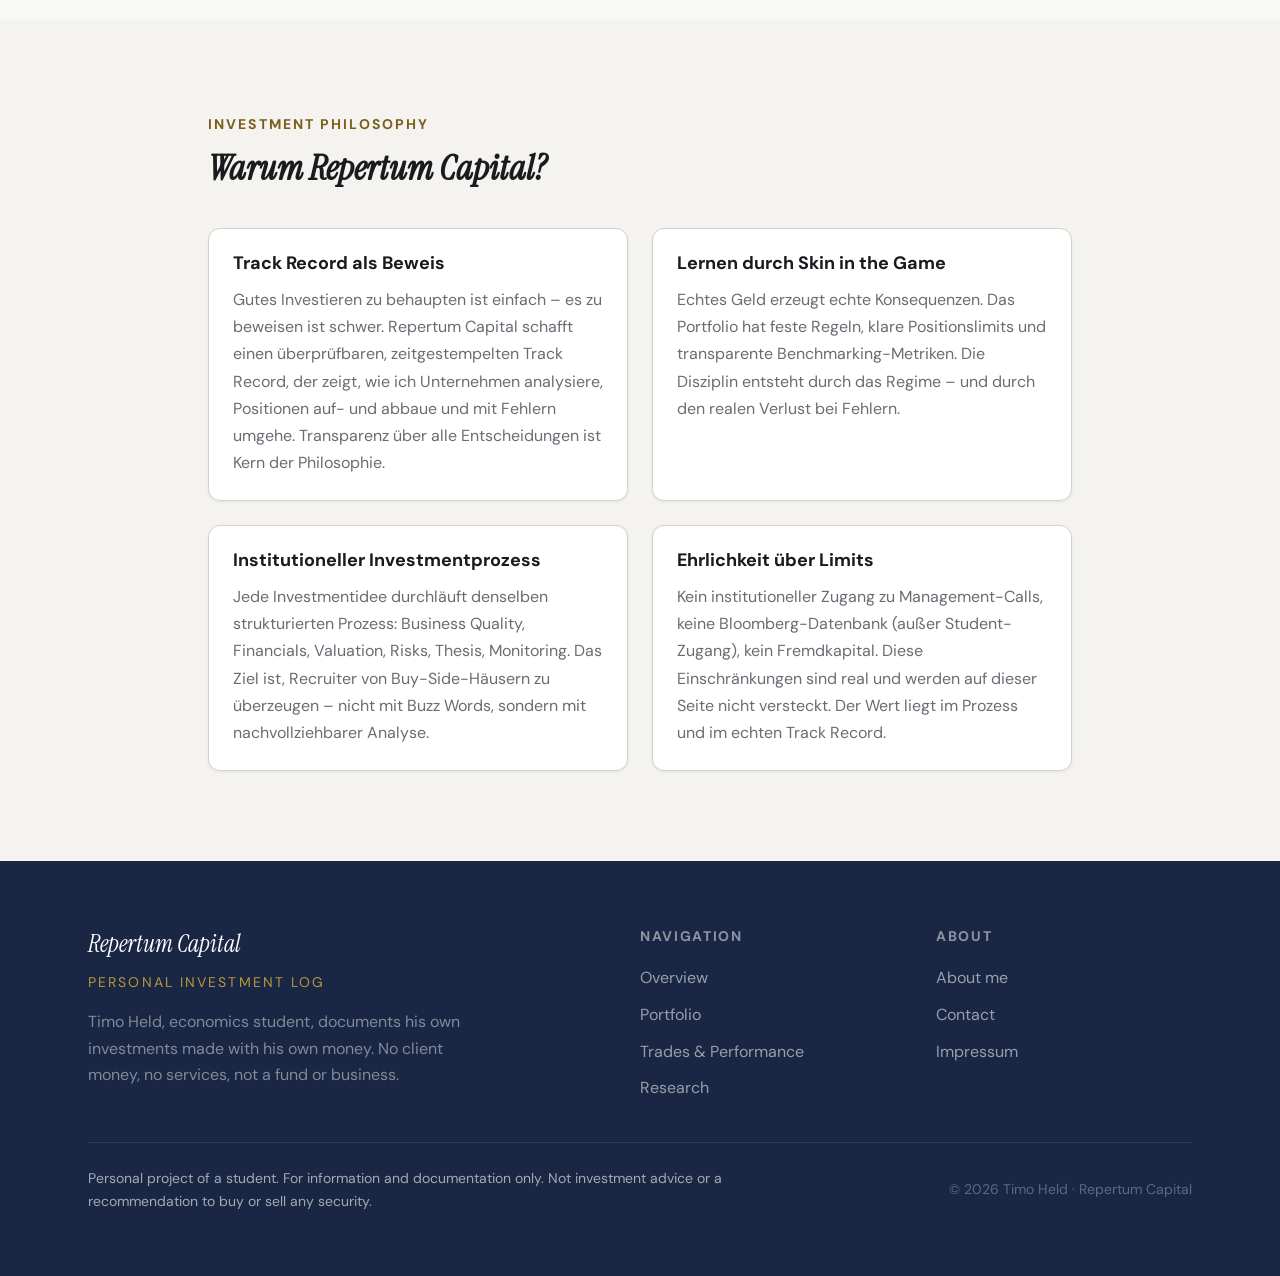
==== commit 7af756dd: "Remove fund wording and add no-advice footer to every page (#1) * Remove fund wording and add no-adv" ====
--- a/about.html
+++ b/about.html
@@ -8,8 +8,8 @@
 <link rel="author" href="https://www.perplexity.ai/computer">
 <meta charset="UTF-8">
 <meta name="viewport" content="width=device-width, initial-scale=1.0">
-<title>Über mich – Repertum Capital Management</title>
-<meta name="description" content="About Timo Held, economics student at Goethe University Frankfurt, who documents his own investments on Repertum Capital. Not investment advice.">
+<title>Über mich – Repertum Capital</title>
+<meta name="description" content="Repertum Capital – Student-Managed Equity Portfolio. Finanzstudent, Equity-Research-Fokus, Buy-Side-Karriereziel, DACH-Region.">
 <link rel="preconnect" href="https://fonts.googleapis.com">
 <link rel="preconnect" href="https://fonts.gstatic.com" crossorigin>
 <link href="https://fonts.googleapis.com/css2?family=Instrument+Serif:ital@0;1&family=DM+Sans:ital,opsz,wght@0,9..40,300..700;1,9..40,300..400&family=JetBrains+Mono:wght@400;600&display=swap" rel="stylesheet">
@@ -28,7 +28,7 @@
           <path d="M8 10h8" stroke="#D4A847" stroke-width="1.8" stroke-linecap="round" fill="none"/>
           <circle cx="22" cy="20" r="3" stroke="rgba(255,255,255,0.4)" stroke-width="1.2" fill="none"/>
         </svg>
-        <span class="nav__logo-text">Repertum Capital<span class="nav__logo-sub">Management</span></span>
+        <span class="nav__logo-text">Repertum Capital<span class="nav__logo-sub">Timo Held</span></span>
       </a>
       <ul class="nav__links" role="list">
         <li><a href="index.html">Overview</a></li>
@@ -53,8 +53,8 @@
 <section class="page-hero">
   <div class="container">
     <p class="page-hero__eyebrow">About</p>
-    <h1 class="page-hero__title">About me</h1>
-    <p class="page-hero__desc">An economics student documenting his own investments and the thinking behind them.</p>
+    <h1 class="page-hero__title">Über Repertum Capital</h1>
+    <p class="page-hero__desc">Ein studentisch geführtes Equity-Portfolio als Track-Record- und Lernplattform für Buy-Side-Bewerbungen.</p>
   </div>
 </section>
 
@@ -65,7 +65,7 @@
     <div class="container">
       <div class="disclaimer">
         <span class="disclaimer__icon">ℹ</span>
-        <p><strong>Hinweis:</strong> Repertum Capital Management verwaltet ausschließlich eigenes Kapital (kein Kundengeld). Dies ist kein lizenziertes Investmentangebot und keine Anlageberatung.</p>
+        <p><strong>Hinweis:</strong> Repertum Capital ist ein persönliches Projekt. Ich investiere ausschließlich mein eigenes Geld (kein Kundengeld, keine Dienstleistungen). Dies ist keine Anlageberatung.</p>
       </div>
     </div>
   </section>
@@ -78,46 +78,50 @@
         <!-- Sidebar -->
         <div>
           <div class="about-avatar">
-            <img src="assets/profile/timo-held.jpg" alt="Portrait of Timo Held" width="200" height="200">
-          </div>
+            <img src="assets/profile/timo-held.PNG" alt="Porträt von Timo Held">
+          </div>
+          <!-- ⚠ NAME UND KONTAKT HIER ANPASSEN -->
           <h2 style="font-family:var(--font-display);font-style:italic;font-size:var(--text-xl);margin-bottom:var(--space-1);">Timo Held</h2>
-          <p style="font-size:var(--text-sm);color:var(--color-text-muted);margin-bottom:var(--space-5);">Economics student · Frankfurt</p>
+          <p style="font-size:var(--text-sm);color:var(--color-text-muted);margin-bottom:var(--space-5);">Wirtschaftsstudent · Equity Research · Buy-Side Aspirant</p>
 
           <div class="about-links">
+            <!-- ⚠ LINKEDIN URL HIER EINTRAGEN -->
             <a href="https://www.linkedin.com/in/timo-held-310971251" class="about-link" target="_blank" rel="noopener noreferrer">
               <svg width="18" height="18" viewBox="0 0 24 24" fill="currentColor" aria-hidden="true"><path d="M16 8a6 6 0 0 1 6 6v7h-4v-7a2 2 0 0 0-2-2 2 2 0 0 0-2 2v7h-4v-7a6 6 0 0 1 6-6zM2 9h4v12H2z"/><circle cx="4" cy="4" r="2"/></svg>
-              LinkedIn
+              LinkedIn-Profil
             </a>
-            <a href="assets/CV/Timo_Held_CV.pdf" class="about-link" download>
+            <!-- ⚠ CV-PDF DATEI HOCHLADEN UND LINK ANPASSEN -->
+            <a href="assets/CV/CV_Timo_Held.pdf" class="about-link" download>
               <svg width="18" height="18" viewBox="0 0 24 24" fill="none" stroke="currentColor" stroke-width="2" aria-hidden="true"><path d="M21 15v4a2 2 0 0 1-2 2H5a2 2 0 0 1-2-2v-4"/><polyline points="7 10 12 15 17 10"/><line x1="12" y1="15" x2="12" y2="3"/></svg>
-              CV (PDF)
+              Lebenslauf (PDF)
             </a>
             <a href="mailto:info@repertumcapital.com" class="about-link">
               <svg width="18" height="18" viewBox="0 0 24 24" fill="none" stroke="currentColor" stroke-width="2" aria-hidden="true"><path d="M4 4h16c1.1 0 2 .9 2 2v12c0 1.1-.9 2-2 2H4c-1.1 0-2-.9-2-2V6c0-1.1.9-2 2-2z"/><polyline points="22,6 12,13 2,6"/></svg>
-              Email
+              E-Mail Kontakt
             </a>
           </div>
         </div>
 
         <!-- Main Content -->
         <div>
-          <span class="section-label">About me</span>
-          <h2 class="section-title">Learning to invest by doing it</h2>
-
+          <span class="section-label">Über mich</span>
+          <h2 class="section-title">Investieren lernen, indem man es tut</h2>
+
+          <!-- ⚠ BIOGRAFISCHEN TEXT HIER ANPASSEN -->
           <div style="font-size:var(--text-base);line-height:1.75;color:var(--color-text);">
-            <p style="margin-bottom:var(--space-5);">I study Economics and Business Administration at Goethe University Frankfurt and am currently on a semester abroad at the University of Sussex. On this site I document my own investments: the trades I make with my own money and the analyses behind them.</p>
-
-            <p style="margin-bottom:var(--space-5);">I am most interested in equity research and fundamental analysis, and after my studies I would like to work in <strong>equity research, buy-side investing or M&amp;A</strong>. I believe long-term investing comes down to careful analysis, patience and a clear process.</p>
-
-            <p style="margin-bottom:var(--space-5);">Writing every decision down, including the mistakes, helps me learn and makes my reasoning easy to follow. This is a personal project: I don't manage anyone else's money, and nothing here is investment advice.</p>
+            <p style="margin-bottom:var(--space-5);">Ich studiere Wirtschaftswissenschaften an der Goethe Universität Frankfurt im 3. Semester und habe Repertum Capital gegründet, um meinen Lernprozess im Bereich Equity Investing zu strukturieren, zu dokumentieren und für potenzielle Arbeitgeber nachvollziehbar zu machen.</p>
+
+            <p style="margin-bottom:var(--space-5);">Mein Karriereziel ist eine Position im Bereich <strong>Equity Research, Buy-Side Investment Management oder im M&amp;A-Bereich</strong> bei einer Vermögensverwaltung, einem Hedgefonds oder einer Investmentbank im DACH-Raum oder international. Ich bin überzeugt, dass langfristiger Anlageerfolg auf disziplinierter Fundamentalanalyse, Geduld und einem klaren Prozess beruht.</p>
+
+            <p style="margin-bottom:var(--space-5);">Mit Repertum Capital investiere ich eigenes Kapital, erstelle vollständige Equity-Research-Berichte nach institutionellem Standard und dokumentiere alle Entscheidungen – einschließlich der Fehler und Lessons Learned. Das Portfolio ist kein Hobby, sondern ein ernsthaftes Instrument zum Aufbau eines nachvollziehbaren Track Records.</p>
           </div>
 
           <!-- Skills / Interessengebiete -->
           <div style="margin-top:var(--space-8);">
-            <h3 style="font-size:var(--text-base);font-weight:700;margin-bottom:var(--space-4);">Interests</h3>
+            <h3 style="font-size:var(--text-base);font-weight:700;margin-bottom:var(--space-4);">Interessensschwerpunkte</h3>
             <div class="tag-cloud">
               <span class="tag">Equity Research</span>
-              <span class="tag">DCF modelling</span>
+              <span class="tag">DCF-Modellierung</span>
               <span class="tag">Fundamental Analysis</span>
               <span class="tag">Hedge Funds</span>
               <span class="tag">Asset Management</span>
@@ -133,20 +137,21 @@
 
           <!-- Education -->
           <div style="margin-top:var(--space-8);">
-            <h3 style="font-size:var(--text-base);font-weight:700;margin-bottom:var(--space-5);">Education &amp; experience</h3>
+            <h3 style="font-size:var(--text-base);font-weight:700;margin-bottom:var(--space-5);">Ausbildung &amp; Qualifikationen</h3>
+            <!-- ⚠ AUSBILDUNGSDETAILS HIER ANPASSEN -->
             <div style="display:flex;flex-direction:column;gap:var(--space-5);">
               <div style="display:grid;grid-template-columns:auto 1fr;gap:var(--space-4);align-items:start;">
                 <div style="width:44px;height:44px;background:var(--color-primary-light);border-radius:var(--radius-md);display:flex;align-items:center;justify-content:center;font-size:1.2rem;flex-shrink:0;">🎓</div>
                 <div>
-                  <p style="font-weight:700;font-size:var(--text-sm);margin-bottom:2px;">BSc Economics and Business Administration – Goethe University Frankfurt</p>
-                  <p style="font-size:var(--text-xs);color:var(--color-text-muted);">04/2025 – expected 07/2028 · Semester abroad at the University of Sussex, 09/2026 – 01/2027</p>
+                  <p style="font-weight:700;font-size:var(--text-sm);margin-bottom:2px;">Wirtschaftswissenschaften – Goethe Universität Frankfurt</p>
+                  <p style="font-size:var(--text-xs);color:var(--color-text-muted);">2025 – voraussichtlich 2028 · Schwerpunkte: Finance & Accounting</p>
                 </div>
               </div>
               <div style="display:grid;grid-template-columns:auto 1fr;gap:var(--space-4);align-items:start;">
                 <div style="width:44px;height:44px;background:var(--color-surface-2);border-radius:var(--radius-md);display:flex;align-items:center;justify-content:center;font-size:1.2rem;flex-shrink:0;">💼</div>
                 <div>
-                  <p style="font-weight:700;font-size:var(--text-sm);margin-bottom:2px;">M&amp;A internship · i-capital GmbH</p>
-                  <p style="font-size:var(--text-xs);color:var(--color-text-muted);">03/2026 – 05/2026</p>
+                  <p style="font-weight:700;font-size:var(--text-sm);margin-bottom:2px;">Praktikum | M&A · i-unit group</p>
+                  <p style="font-size:var(--text-xs);color:var(--color-text-muted);">03/2026 - 05/2026 · Tätigkeiten: ...</p>
                 </div>
               </div>
             </div>
@@ -156,11 +161,11 @@
     </div>
   </section>
 
-  <!-- ══ FUND PHILOSOPHY ══ -->
+  <!-- ══ INVESTMENT PHILOSOPHY ══ -->
   <section class="section section--alt">
     <div class="container container--default">
       <div class="section-header">
-        <span class="section-label">Fund Philosophy</span>
+        <span class="section-label">Investment Philosophy</span>
         <h2 class="section-title">Warum Repertum Capital?</h2>
       </div>
 
@@ -192,30 +197,31 @@
   <div class="container">
     <div class="footer__grid">
       <div>
-        <p class="footer__brand-name">Repertum Capital Management</p>
-        <p class="footer__brand-tagline">Student-Managed Equity Portfolio</p>
-        <p class="footer__brand-desc">Eigenkapital-Portfolio zur Dokumentation und zum Aufbau eines nachvollziehbaren Track Records. Kein Kundengeld. Kein lizenziertes Investmentangebot.</p>
+        <p class="footer__brand-name">Repertum Capital</p>
+        <p class="footer__brand-tagline">Personal investment log</p>
+        <p class="footer__brand-desc">Timo Held, economics student, documents his own investments made with his own money. No client money, no services, not a fund or business.</p>
       </div>
       <div>
         <p class="footer__col-title">Navigation</p>
         <ul class="footer__links">
-          <li><a href="index.html">Fund Overview</a></li>
-          <li><a href="portfolio.html">Portfolio Holdings</a></li>
+          <li><a href="index.html">Overview</a></li>
+          <li><a href="portfolio.html">Portfolio</a></li>
           <li><a href="trades.html">Trades &amp; Performance</a></li>
-          <li><a href="research.html">Research &amp; Insights</a></li>
+          <li><a href="research.html">Research</a></li>
         </ul>
       </div>
       <div>
-        <p class="footer__col-title">Über den Fund</p>
+        <p class="footer__col-title">About</p>
         <ul class="footer__links">
-          <li><a href="about.html">Über mich</a></li>
-          <li><a href="contact.html">Kontakt</a></li>
+          <li><a href="about.html">About me</a></li>
+          <li><a href="contact.html">Contact</a></li>
           <li><a href="contact.html#impressum">Impressum</a></li>
         </ul>
       </div>
     </div>
     <div class="footer__bottom">
-      <p class="footer__legal">© 2026 Repertum Capital Management · Kein lizenziertes Investment-Angebot</p>
+      <p class="footer__disclaimer">Personal project of a student. For information and documentation only. Not investment advice or a recommendation to buy or sell any security.</p>
+      <p class="footer__legal">&copy; 2026 Timo Held &middot; Repertum Capital</p>
     </div>
   </div>
 </footer>
--- a/style.css
+++ b/style.css
@@ -758,7 +758,7 @@
   .hero-grid { grid-template-columns: 1fr; }
 }
 
-/* ─── FUND OVERVIEW GRID ─────────────────────────────────── */
+/* ─── OVERVIEW GRID ─────────────────────────────────── */
 .overview-card {
   background: rgba(255,255,255,0.04);
   border: 1px solid rgba(255,255,255,0.1);
@@ -1054,28 +1054,6 @@
 }
 .article-header-meta span { display: flex; align-items: center; gap: var(--space-1); }
 
-/* Position disclosure and facts / opinion split on analysis pages */
-.analysis-disclosure {
-  max-width: 70ch;
-  margin: 0 auto var(--space-6);
-  padding: var(--space-3) var(--space-4);
-  border-left: 3px solid var(--color-gold);
-  background: var(--color-surface-2);
-  border-radius: var(--radius-md);
-  font-size: var(--text-sm);
-  color: var(--color-text);
-}
-.analysis-part { margin-bottom: var(--space-8); }
-.analysis-part__note {
-  font-size: var(--text-xs);
-  color: var(--color-text-muted);
-  margin-top: calc(-1 * var(--space-2));
-}
-.analysis-part--opinion {
-  padding-left: var(--space-4);
-  border-left: 3px solid var(--color-divider);
-}
-
 /* ─── ABOUT PAGE ─────────────────────────────────────────── */
 .about-grid {
   display: grid;
@@ -1228,6 +1206,12 @@
 .footer__legal {
   font-size: var(--text-xs);
   color: rgba(255,255,255,0.3);
+}
+.footer__disclaimer {
+  font-size: var(--text-xs);
+  line-height: 1.6;
+  color: rgba(255,255,255,0.6);
+  max-width: 70ch;
 }
 .footer__pplx a {
   font-size: var(--text-xs);
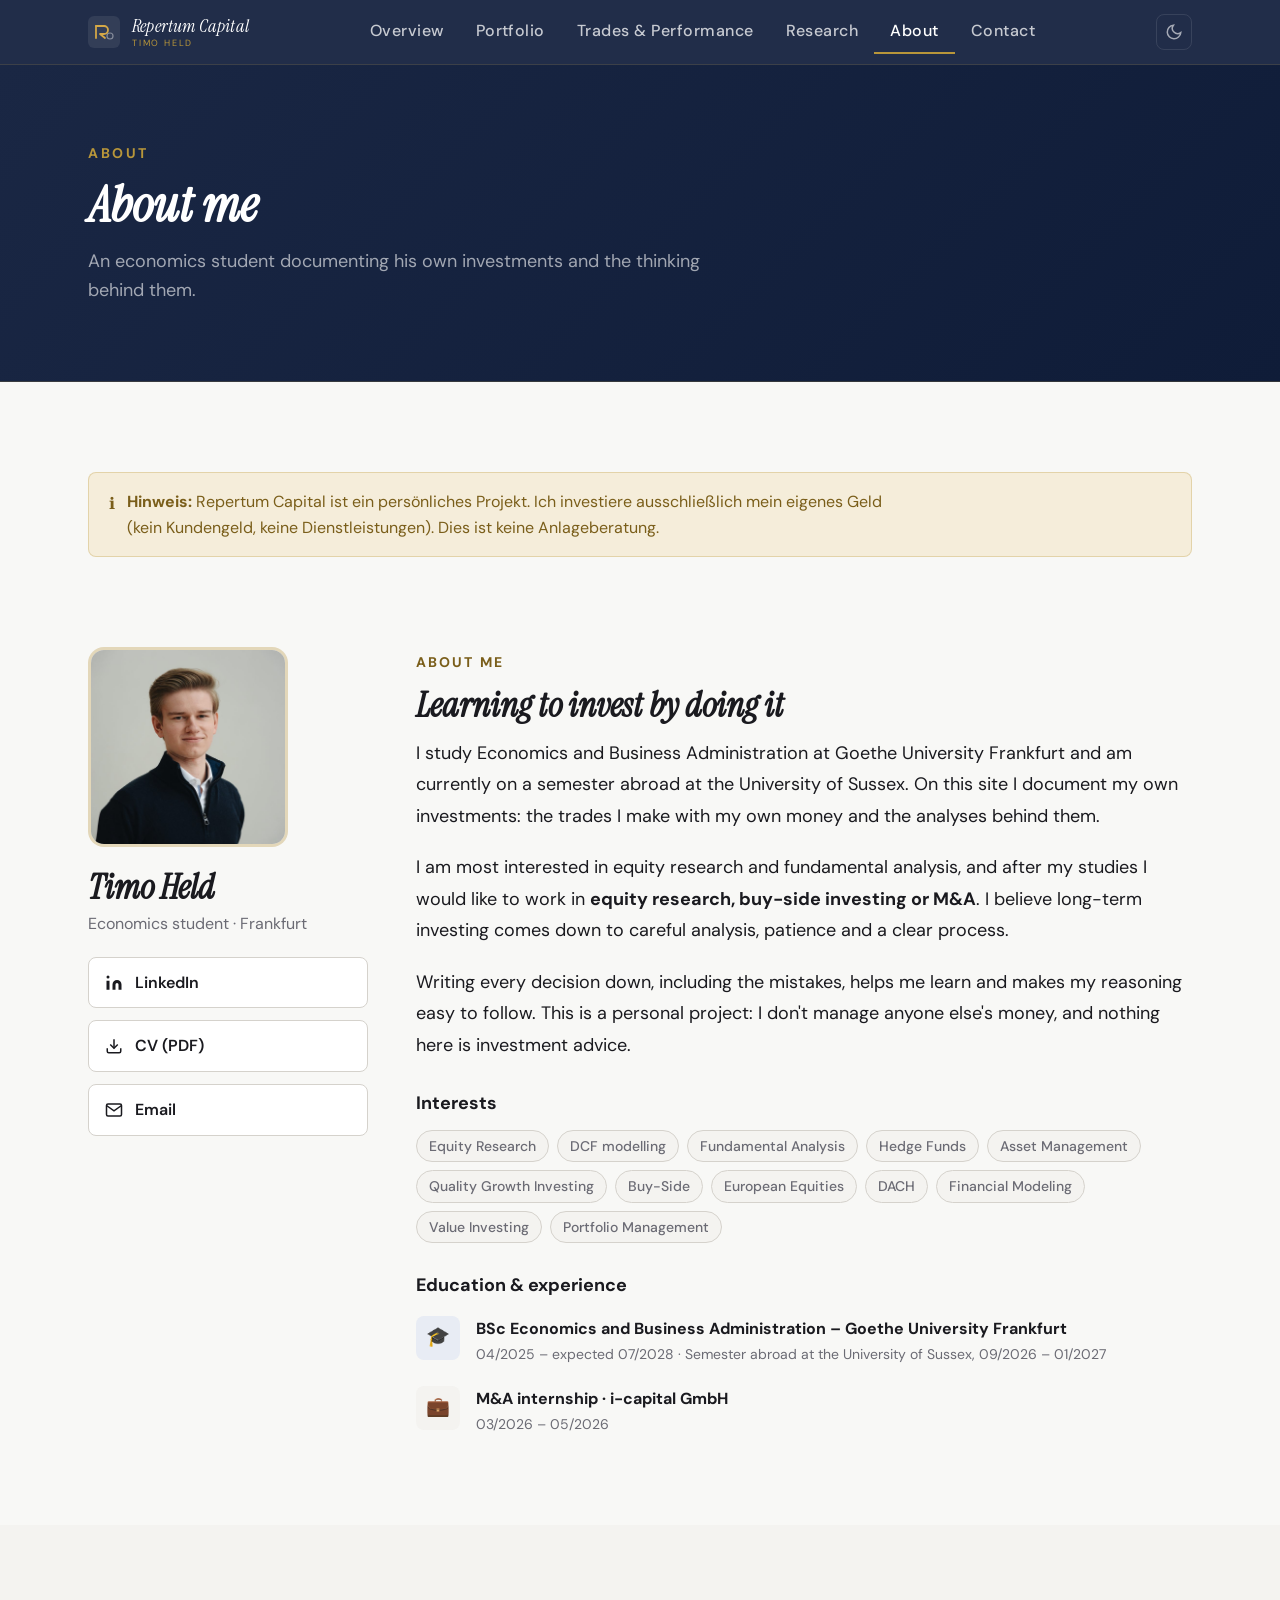
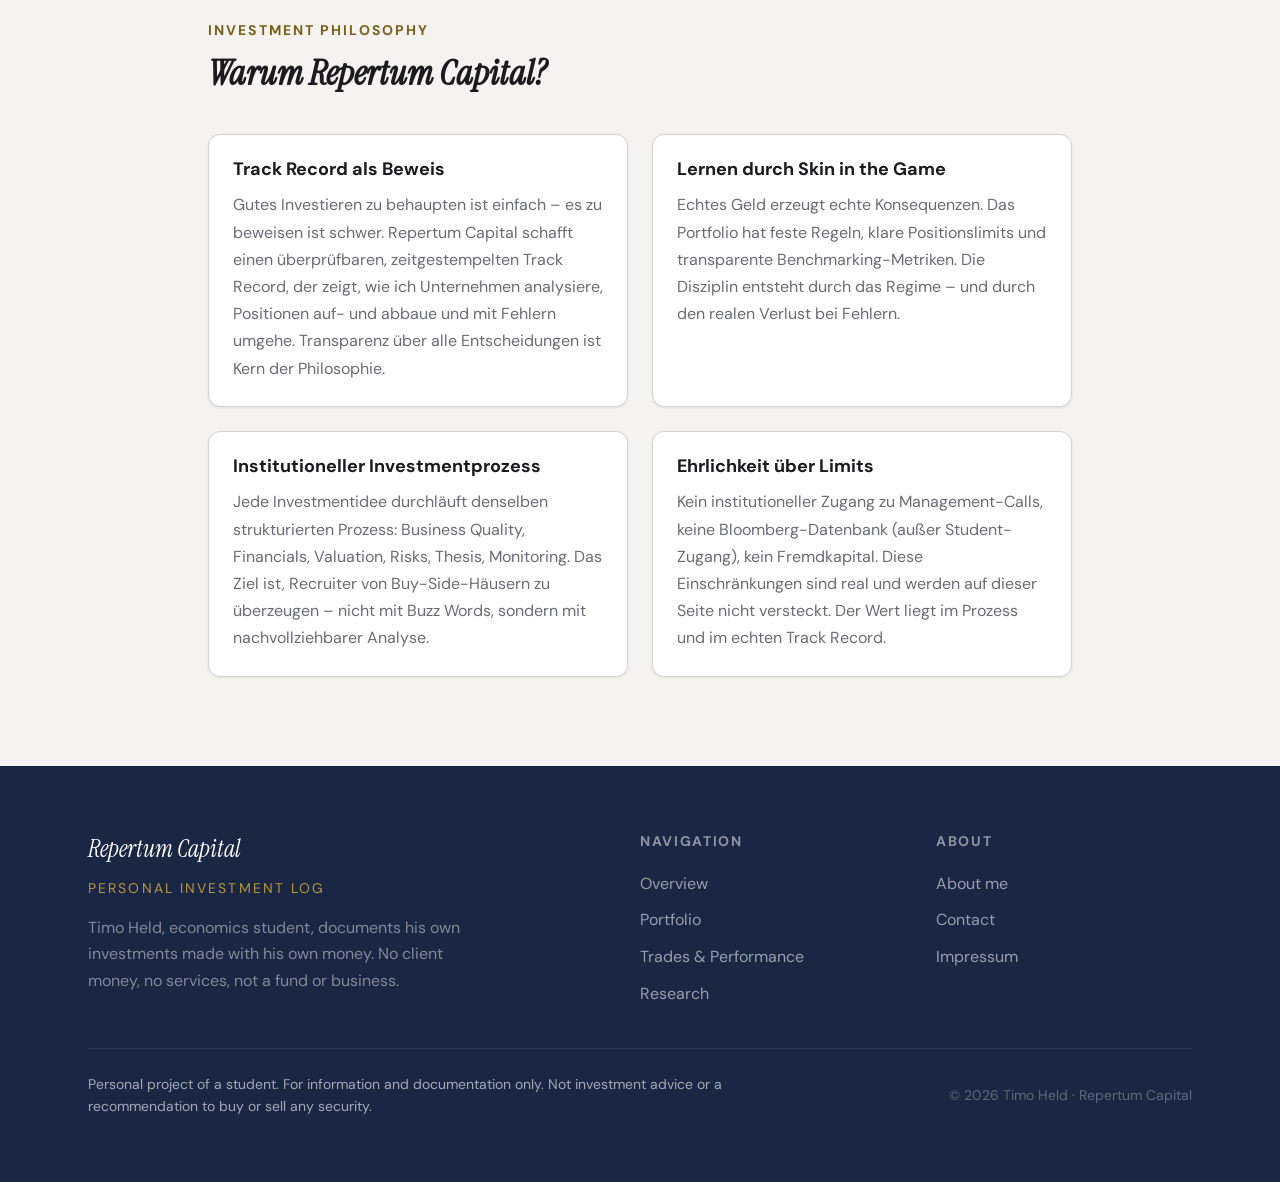
==== commit ac4ddb75: "Merge remote-tracking branch 'origin/main' into claude/project-thread-u4y0tq-about # Conflicts: #	ab" ====
--- a/about.html
+++ b/about.html
@@ -8,8 +8,8 @@
 <link rel="author" href="https://www.perplexity.ai/computer">
 <meta charset="UTF-8">
 <meta name="viewport" content="width=device-width, initial-scale=1.0">
-<title>Über mich – Repertum Capital</title>
-<meta name="description" content="Repertum Capital – Student-Managed Equity Portfolio. Finanzstudent, Equity-Research-Fokus, Buy-Side-Karriereziel, DACH-Region.">
+<title>About me | Repertum Capital</title>
+<meta name="description" content="About Timo Held, economics student at Goethe University Frankfurt, who documents his own investments on Repertum Capital. Not investment advice.">
 <link rel="preconnect" href="https://fonts.googleapis.com">
 <link rel="preconnect" href="https://fonts.gstatic.com" crossorigin>
 <link href="https://fonts.googleapis.com/css2?family=Instrument+Serif:ital@0;1&family=DM+Sans:ital,opsz,wght@0,9..40,300..700;1,9..40,300..400&family=JetBrains+Mono:wght@400;600&display=swap" rel="stylesheet">
@@ -53,8 +53,8 @@
 <section class="page-hero">
   <div class="container">
     <p class="page-hero__eyebrow">About</p>
-    <h1 class="page-hero__title">Über Repertum Capital</h1>
-    <p class="page-hero__desc">Ein studentisch geführtes Equity-Portfolio als Track-Record- und Lernplattform für Buy-Side-Bewerbungen.</p>
+    <h1 class="page-hero__title">About me</h1>
+    <p class="page-hero__desc">An economics student documenting his own investments and the thinking behind them.</p>
   </div>
 </section>
 
@@ -78,50 +78,46 @@
         <!-- Sidebar -->
         <div>
           <div class="about-avatar">
-            <img src="assets/profile/timo-held.PNG" alt="Porträt von Timo Held">
-          </div>
-          <!-- ⚠ NAME UND KONTAKT HIER ANPASSEN -->
+            <img src="assets/profile/timo-held.jpg" alt="Portrait of Timo Held" width="200" height="200">
+          </div>
           <h2 style="font-family:var(--font-display);font-style:italic;font-size:var(--text-xl);margin-bottom:var(--space-1);">Timo Held</h2>
-          <p style="font-size:var(--text-sm);color:var(--color-text-muted);margin-bottom:var(--space-5);">Wirtschaftsstudent · Equity Research · Buy-Side Aspirant</p>
+          <p style="font-size:var(--text-sm);color:var(--color-text-muted);margin-bottom:var(--space-5);">Economics student · Frankfurt</p>
 
           <div class="about-links">
-            <!-- ⚠ LINKEDIN URL HIER EINTRAGEN -->
             <a href="https://www.linkedin.com/in/timo-held-310971251" class="about-link" target="_blank" rel="noopener noreferrer">
               <svg width="18" height="18" viewBox="0 0 24 24" fill="currentColor" aria-hidden="true"><path d="M16 8a6 6 0 0 1 6 6v7h-4v-7a2 2 0 0 0-2-2 2 2 0 0 0-2 2v7h-4v-7a6 6 0 0 1 6-6zM2 9h4v12H2z"/><circle cx="4" cy="4" r="2"/></svg>
-              LinkedIn-Profil
+              LinkedIn
             </a>
-            <!-- ⚠ CV-PDF DATEI HOCHLADEN UND LINK ANPASSEN -->
-            <a href="assets/CV/CV_Timo_Held.pdf" class="about-link" download>
+            <a href="assets/CV/Timo_Held_CV.pdf" class="about-link" download>
               <svg width="18" height="18" viewBox="0 0 24 24" fill="none" stroke="currentColor" stroke-width="2" aria-hidden="true"><path d="M21 15v4a2 2 0 0 1-2 2H5a2 2 0 0 1-2-2v-4"/><polyline points="7 10 12 15 17 10"/><line x1="12" y1="15" x2="12" y2="3"/></svg>
-              Lebenslauf (PDF)
+              CV (PDF)
             </a>
             <a href="mailto:info@repertumcapital.com" class="about-link">
               <svg width="18" height="18" viewBox="0 0 24 24" fill="none" stroke="currentColor" stroke-width="2" aria-hidden="true"><path d="M4 4h16c1.1 0 2 .9 2 2v12c0 1.1-.9 2-2 2H4c-1.1 0-2-.9-2-2V6c0-1.1.9-2 2-2z"/><polyline points="22,6 12,13 2,6"/></svg>
-              E-Mail Kontakt
+              Email
             </a>
           </div>
         </div>
 
         <!-- Main Content -->
         <div>
-          <span class="section-label">Über mich</span>
-          <h2 class="section-title">Investieren lernen, indem man es tut</h2>
-
-          <!-- ⚠ BIOGRAFISCHEN TEXT HIER ANPASSEN -->
+          <span class="section-label">About me</span>
+          <h2 class="section-title">Learning to invest by doing it</h2>
+
           <div style="font-size:var(--text-base);line-height:1.75;color:var(--color-text);">
-            <p style="margin-bottom:var(--space-5);">Ich studiere Wirtschaftswissenschaften an der Goethe Universität Frankfurt im 3. Semester und habe Repertum Capital gegründet, um meinen Lernprozess im Bereich Equity Investing zu strukturieren, zu dokumentieren und für potenzielle Arbeitgeber nachvollziehbar zu machen.</p>
-
-            <p style="margin-bottom:var(--space-5);">Mein Karriereziel ist eine Position im Bereich <strong>Equity Research, Buy-Side Investment Management oder im M&amp;A-Bereich</strong> bei einer Vermögensverwaltung, einem Hedgefonds oder einer Investmentbank im DACH-Raum oder international. Ich bin überzeugt, dass langfristiger Anlageerfolg auf disziplinierter Fundamentalanalyse, Geduld und einem klaren Prozess beruht.</p>
-
-            <p style="margin-bottom:var(--space-5);">Mit Repertum Capital investiere ich eigenes Kapital, erstelle vollständige Equity-Research-Berichte nach institutionellem Standard und dokumentiere alle Entscheidungen – einschließlich der Fehler und Lessons Learned. Das Portfolio ist kein Hobby, sondern ein ernsthaftes Instrument zum Aufbau eines nachvollziehbaren Track Records.</p>
+            <p style="margin-bottom:var(--space-5);">I study Economics and Business Administration at Goethe University Frankfurt and am currently on a semester abroad at the University of Sussex. On this site I document my own investments: the trades I make with my own money and the analyses behind them.</p>
+
+            <p style="margin-bottom:var(--space-5);">I am most interested in equity research and fundamental analysis, and after my studies I would like to work in <strong>equity research, buy-side investing or M&amp;A</strong>. I believe long-term investing comes down to careful analysis, patience and a clear process.</p>
+
+            <p style="margin-bottom:var(--space-5);">Writing every decision down, including the mistakes, helps me learn and makes my reasoning easy to follow. This is a personal project: I don't manage anyone else's money, and nothing here is investment advice.</p>
           </div>
 
           <!-- Skills / Interessengebiete -->
           <div style="margin-top:var(--space-8);">
-            <h3 style="font-size:var(--text-base);font-weight:700;margin-bottom:var(--space-4);">Interessensschwerpunkte</h3>
+            <h3 style="font-size:var(--text-base);font-weight:700;margin-bottom:var(--space-4);">Interests</h3>
             <div class="tag-cloud">
               <span class="tag">Equity Research</span>
-              <span class="tag">DCF-Modellierung</span>
+              <span class="tag">DCF modelling</span>
               <span class="tag">Fundamental Analysis</span>
               <span class="tag">Hedge Funds</span>
               <span class="tag">Asset Management</span>
@@ -137,21 +133,20 @@
 
           <!-- Education -->
           <div style="margin-top:var(--space-8);">
-            <h3 style="font-size:var(--text-base);font-weight:700;margin-bottom:var(--space-5);">Ausbildung &amp; Qualifikationen</h3>
-            <!-- ⚠ AUSBILDUNGSDETAILS HIER ANPASSEN -->
+            <h3 style="font-size:var(--text-base);font-weight:700;margin-bottom:var(--space-5);">Education &amp; experience</h3>
             <div style="display:flex;flex-direction:column;gap:var(--space-5);">
               <div style="display:grid;grid-template-columns:auto 1fr;gap:var(--space-4);align-items:start;">
                 <div style="width:44px;height:44px;background:var(--color-primary-light);border-radius:var(--radius-md);display:flex;align-items:center;justify-content:center;font-size:1.2rem;flex-shrink:0;">🎓</div>
                 <div>
-                  <p style="font-weight:700;font-size:var(--text-sm);margin-bottom:2px;">Wirtschaftswissenschaften – Goethe Universität Frankfurt</p>
-                  <p style="font-size:var(--text-xs);color:var(--color-text-muted);">2025 – voraussichtlich 2028 · Schwerpunkte: Finance & Accounting</p>
+                  <p style="font-weight:700;font-size:var(--text-sm);margin-bottom:2px;">BSc Economics and Business Administration – Goethe University Frankfurt</p>
+                  <p style="font-size:var(--text-xs);color:var(--color-text-muted);">04/2025 – expected 07/2028 · Semester abroad at the University of Sussex, 09/2026 – 01/2027</p>
                 </div>
               </div>
               <div style="display:grid;grid-template-columns:auto 1fr;gap:var(--space-4);align-items:start;">
                 <div style="width:44px;height:44px;background:var(--color-surface-2);border-radius:var(--radius-md);display:flex;align-items:center;justify-content:center;font-size:1.2rem;flex-shrink:0;">💼</div>
                 <div>
-                  <p style="font-weight:700;font-size:var(--text-sm);margin-bottom:2px;">Praktikum | M&A · i-unit group</p>
-                  <p style="font-size:var(--text-xs);color:var(--color-text-muted);">03/2026 - 05/2026 · Tätigkeiten: ...</p>
+                  <p style="font-weight:700;font-size:var(--text-sm);margin-bottom:2px;">M&amp;A internship · i-capital GmbH</p>
+                  <p style="font-size:var(--text-xs);color:var(--color-text-muted);">03/2026 – 05/2026</p>
                 </div>
               </div>
             </div>
--- a/style.css
+++ b/style.css
@@ -1054,6 +1054,28 @@
 }
 .article-header-meta span { display: flex; align-items: center; gap: var(--space-1); }
 
+/* Position disclosure and facts / opinion split on analysis pages */
+.analysis-disclosure {
+  max-width: 70ch;
+  margin: 0 auto var(--space-6);
+  padding: var(--space-3) var(--space-4);
+  border-left: 3px solid var(--color-gold);
+  background: var(--color-surface-2);
+  border-radius: var(--radius-md);
+  font-size: var(--text-sm);
+  color: var(--color-text);
+}
+.analysis-part { margin-bottom: var(--space-8); }
+.analysis-part__note {
+  font-size: var(--text-xs);
+  color: var(--color-text-muted);
+  margin-top: calc(-1 * var(--space-2));
+}
+.analysis-part--opinion {
+  padding-left: var(--space-4);
+  border-left: 3px solid var(--color-divider);
+}
+
 /* ─── ABOUT PAGE ─────────────────────────────────────────── */
 .about-grid {
   display: grid;
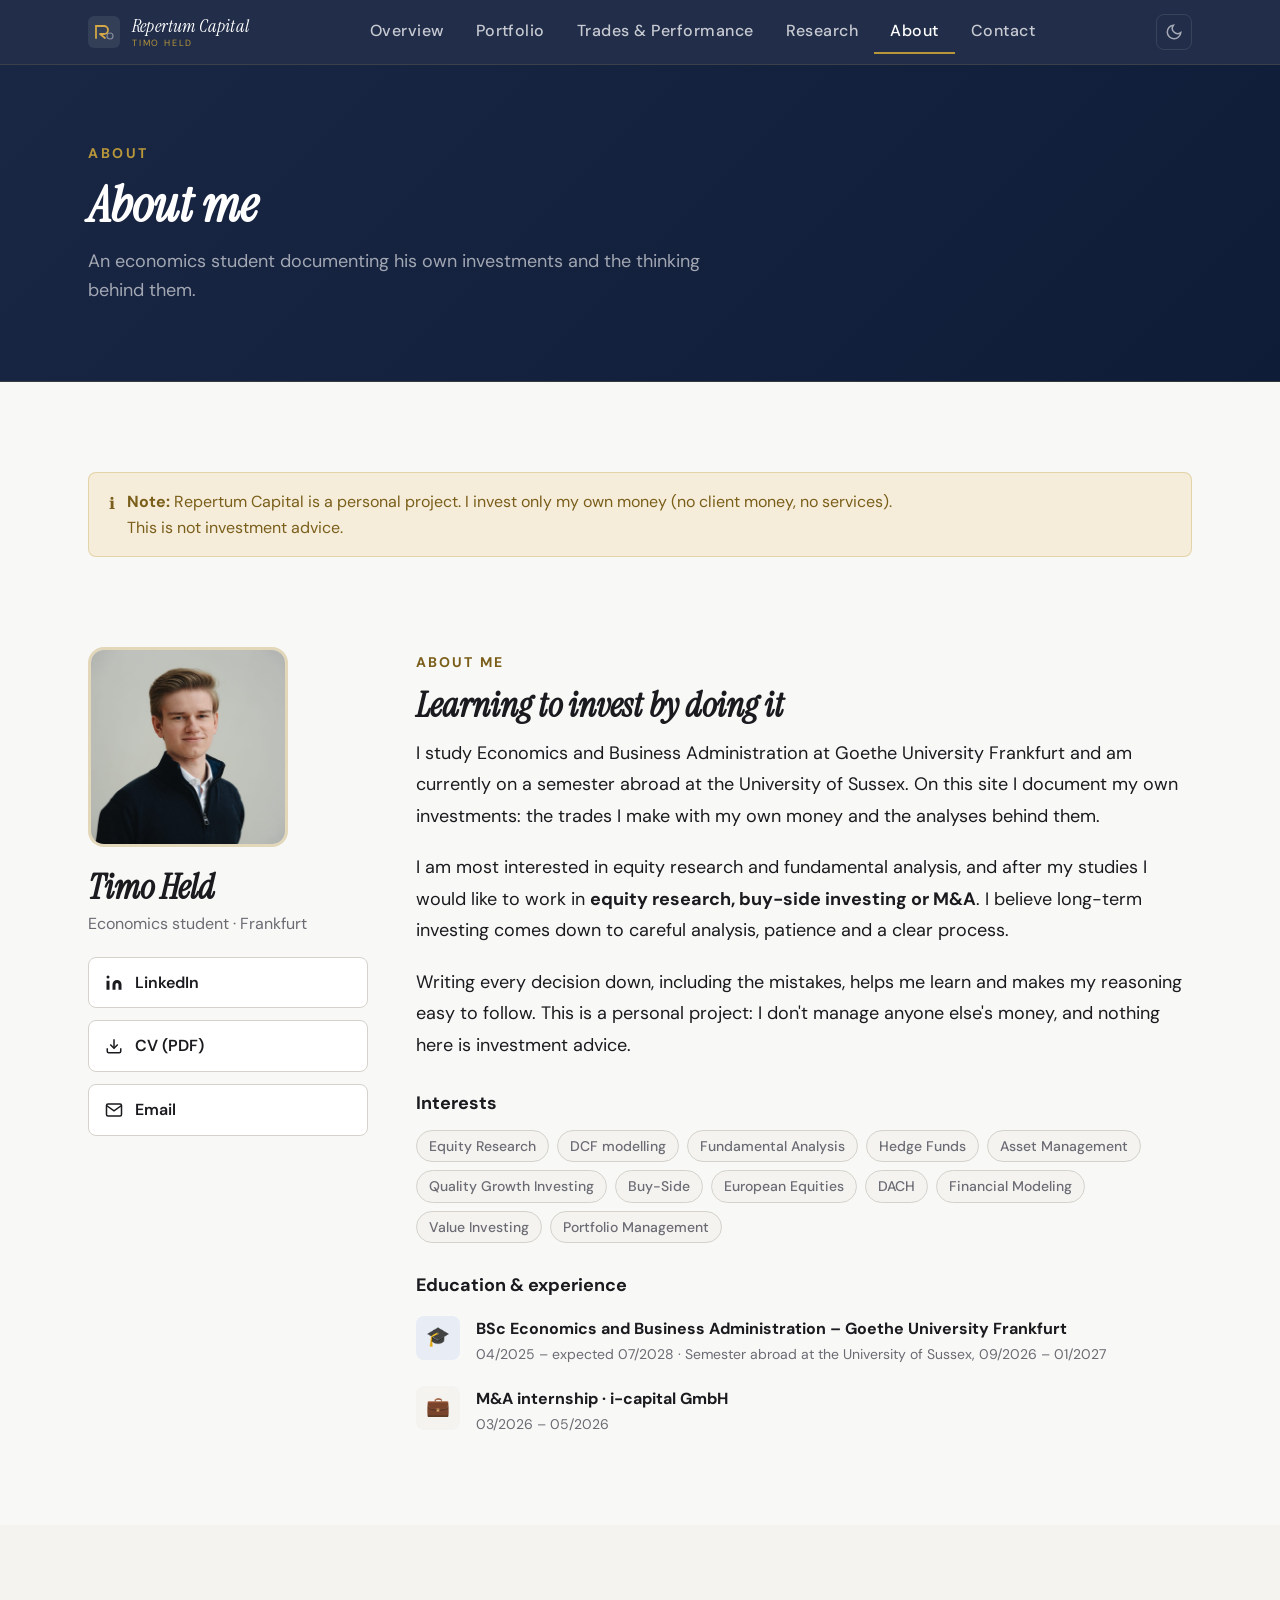
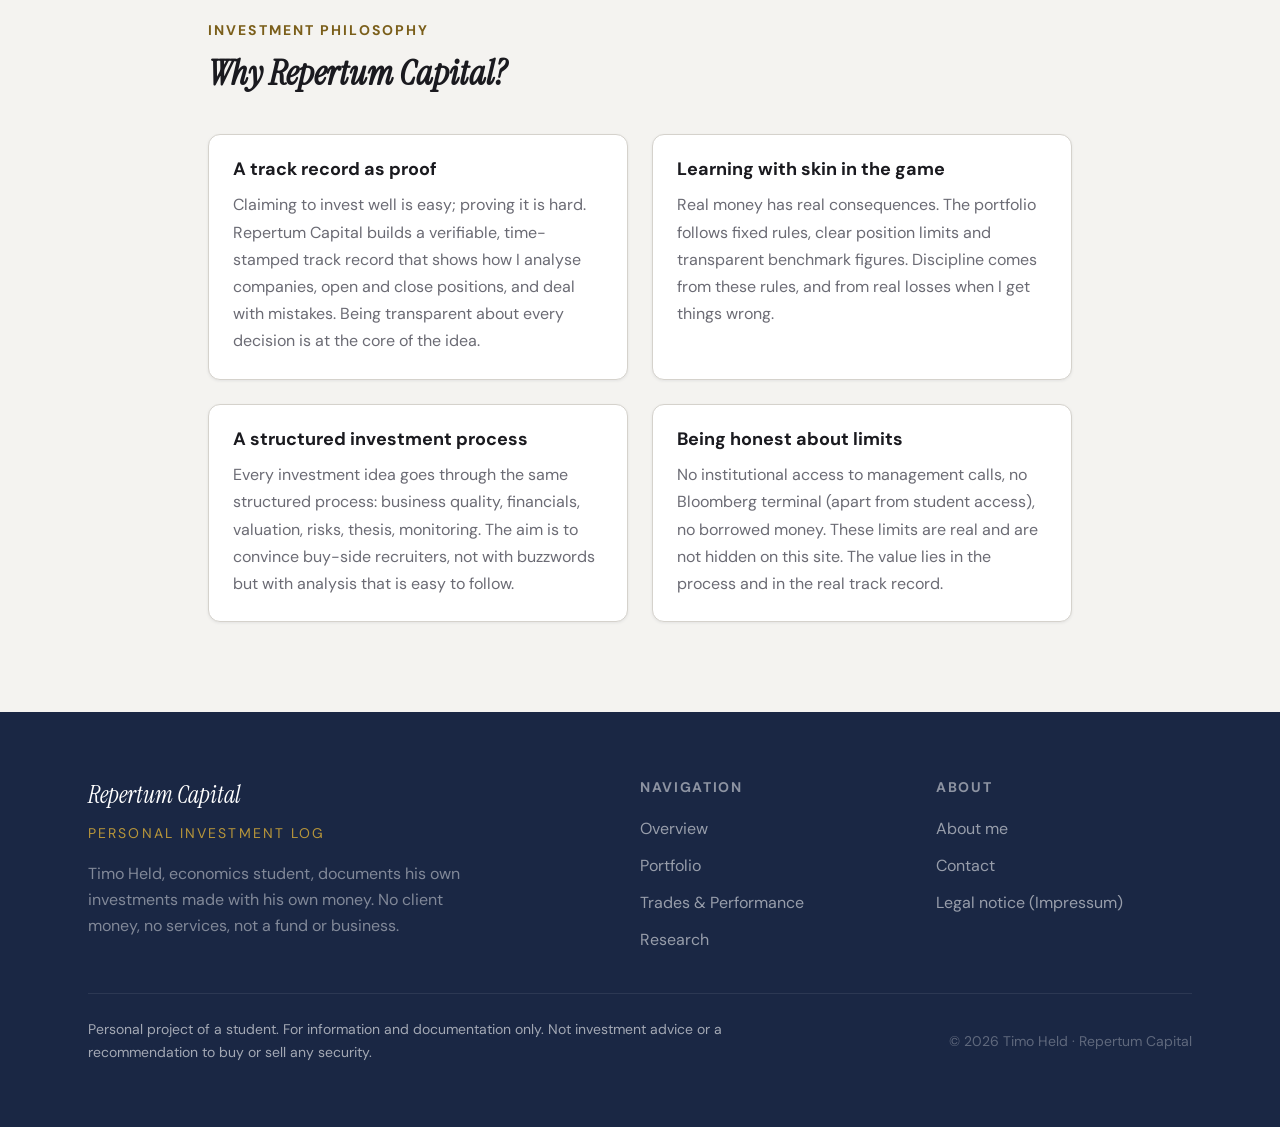
==== commit 7c148dd6: "Translate all site text to English - Page language, titles, meta descriptions, navigation labels, bu" ====
--- a/about.html
+++ b/about.html
@@ -1,5 +1,5 @@
 <!DOCTYPE html>
-<html lang="de" data-theme="light">
+<html lang="en" data-theme="light">
 <head>
 
 <meta name="generator" content="Perplexity Computer">
@@ -40,7 +40,7 @@
       </ul>
       <div class="nav__actions">
         <button class="theme-toggle" data-theme-toggle aria-label="Toggle theme"></button>
-        <button class="nav__hamburger" aria-label="Menü öffnen" aria-expanded="false"><span></span><span></span><span></span></button>
+        <button class="nav__hamburger" aria-label="Open menu" aria-expanded="false"><span></span><span></span><span></span></button>
       </div>
     </div>
   </div>
@@ -65,7 +65,7 @@
     <div class="container">
       <div class="disclaimer">
         <span class="disclaimer__icon">ℹ</span>
-        <p><strong>Hinweis:</strong> Repertum Capital ist ein persönliches Projekt. Ich investiere ausschließlich mein eigenes Geld (kein Kundengeld, keine Dienstleistungen). Dies ist keine Anlageberatung.</p>
+        <p><strong>Note:</strong> Repertum Capital is a personal project. I invest only my own money (no client money, no services). This is not investment advice.</p>
       </div>
     </div>
   </section>
@@ -112,7 +112,7 @@
             <p style="margin-bottom:var(--space-5);">Writing every decision down, including the mistakes, helps me learn and makes my reasoning easy to follow. This is a personal project: I don't manage anyone else's money, and nothing here is investment advice.</p>
           </div>
 
-          <!-- Skills / Interessengebiete -->
+          <!-- Skills / interests -->
           <div style="margin-top:var(--space-8);">
             <h3 style="font-size:var(--text-base);font-weight:700;margin-bottom:var(--space-4);">Interests</h3>
             <div class="tag-cloud">
@@ -161,25 +161,25 @@
     <div class="container container--default">
       <div class="section-header">
         <span class="section-label">Investment Philosophy</span>
-        <h2 class="section-title">Warum Repertum Capital?</h2>
+        <h2 class="section-title">Why Repertum Capital?</h2>
       </div>
 
       <div class="grid-2">
         <div class="card">
-          <h3 style="font-size:var(--text-base);font-weight:700;margin-bottom:var(--space-3);">Track Record als Beweis</h3>
-          <p style="font-size:var(--text-sm);color:var(--color-text-muted);line-height:1.7;">Gutes Investieren zu behaupten ist einfach – es zu beweisen ist schwer. Repertum Capital schafft einen überprüfbaren, zeitgestempelten Track Record, der zeigt, wie ich Unternehmen analysiere, Positionen auf- und abbaue und mit Fehlern umgehe. Transparenz über alle Entscheidungen ist Kern der Philosophie.</p>
-        </div>
-        <div class="card">
-          <h3 style="font-size:var(--text-base);font-weight:700;margin-bottom:var(--space-3);">Lernen durch Skin in the Game</h3>
-          <p style="font-size:var(--text-sm);color:var(--color-text-muted);line-height:1.7;">Echtes Geld erzeugt echte Konsequenzen. Das Portfolio hat feste Regeln, klare Positionslimits und transparente Benchmarking-Metriken. Die Disziplin entsteht durch das Regime – und durch den realen Verlust bei Fehlern.</p>
-        </div>
-        <div class="card">
-          <h3 style="font-size:var(--text-base);font-weight:700;margin-bottom:var(--space-3);">Institutioneller Investmentprozess</h3>
-          <p style="font-size:var(--text-sm);color:var(--color-text-muted);line-height:1.7;">Jede Investmentidee durchläuft denselben strukturierten Prozess: Business Quality, Financials, Valuation, Risks, Thesis, Monitoring. Das Ziel ist, Recruiter von Buy-Side-Häusern zu überzeugen – nicht mit Buzz Words, sondern mit nachvollziehbarer Analyse.</p>
-        </div>
-        <div class="card">
-          <h3 style="font-size:var(--text-base);font-weight:700;margin-bottom:var(--space-3);">Ehrlichkeit über Limits</h3>
-          <p style="font-size:var(--text-sm);color:var(--color-text-muted);line-height:1.7;">Kein institutioneller Zugang zu Management-Calls, keine Bloomberg-Datenbank (außer Student-Zugang), kein Fremdkapital. Diese Einschränkungen sind real und werden auf dieser Seite nicht versteckt. Der Wert liegt im Prozess und im echten Track Record.</p>
+          <h3 style="font-size:var(--text-base);font-weight:700;margin-bottom:var(--space-3);">A track record as proof</h3>
+          <p style="font-size:var(--text-sm);color:var(--color-text-muted);line-height:1.7;">Claiming to invest well is easy; proving it is hard. Repertum Capital builds a verifiable, time-stamped track record that shows how I analyse companies, open and close positions, and deal with mistakes. Being transparent about every decision is at the core of the idea.</p>
+        </div>
+        <div class="card">
+          <h3 style="font-size:var(--text-base);font-weight:700;margin-bottom:var(--space-3);">Learning with skin in the game</h3>
+          <p style="font-size:var(--text-sm);color:var(--color-text-muted);line-height:1.7;">Real money has real consequences. The portfolio follows fixed rules, clear position limits and transparent benchmark figures. Discipline comes from these rules, and from real losses when I get things wrong.</p>
+        </div>
+        <div class="card">
+          <h3 style="font-size:var(--text-base);font-weight:700;margin-bottom:var(--space-3);">A structured investment process</h3>
+          <p style="font-size:var(--text-sm);color:var(--color-text-muted);line-height:1.7;">Every investment idea goes through the same structured process: business quality, financials, valuation, risks, thesis, monitoring. The aim is to convince buy-side recruiters, not with buzzwords but with analysis that is easy to follow.</p>
+        </div>
+        <div class="card">
+          <h3 style="font-size:var(--text-base);font-weight:700;margin-bottom:var(--space-3);">Being honest about limits</h3>
+          <p style="font-size:var(--text-sm);color:var(--color-text-muted);line-height:1.7;">No institutional access to management calls, no Bloomberg terminal (apart from student access), no borrowed money. These limits are real and are not hidden on this site. The value lies in the process and in the real track record.</p>
         </div>
       </div>
     </div>
@@ -210,7 +210,7 @@
         <ul class="footer__links">
           <li><a href="about.html">About me</a></li>
           <li><a href="contact.html">Contact</a></li>
-          <li><a href="contact.html#impressum">Impressum</a></li>
+          <li><a href="contact.html#impressum">Legal notice (Impressum)</a></li>
         </ul>
       </div>
     </div>
--- a/style.css
+++ b/style.css
@@ -1517,4 +1517,23 @@
   width: 100%;
   height: 100%;
   object-fit: cover;
-} +} 
+/* ─── DATA STATUS (trade-data.js) ────────────────────────── */
+.data-status {
+  display: grid;
+  gap: var(--space-2);
+  margin-bottom: var(--space-6);
+}
+.data-status[hidden] { display: none; }
+.data-status__item {
+  margin: 0;
+  padding: var(--space-3) var(--space-4);
+  border-radius: 6px;
+  border-left: 3px solid;
+  font-size: var(--text-sm);
+}
+.data-status__item--error { background: var(--color-error-bg); border-color: var(--color-error); color: var(--color-text); }
+.data-status__item--warning { background: var(--color-warning-bg); border-color: var(--color-warning); color: var(--color-text); }
+.kpi-card__value.positive, .metric-def__value.positive { color: var(--color-success); }
+.kpi-card__value.negative, .metric-def__value.negative { color: var(--color-error); }
+.data-table thead th[data-trade-sort] { cursor: pointer; user-select: none; }
